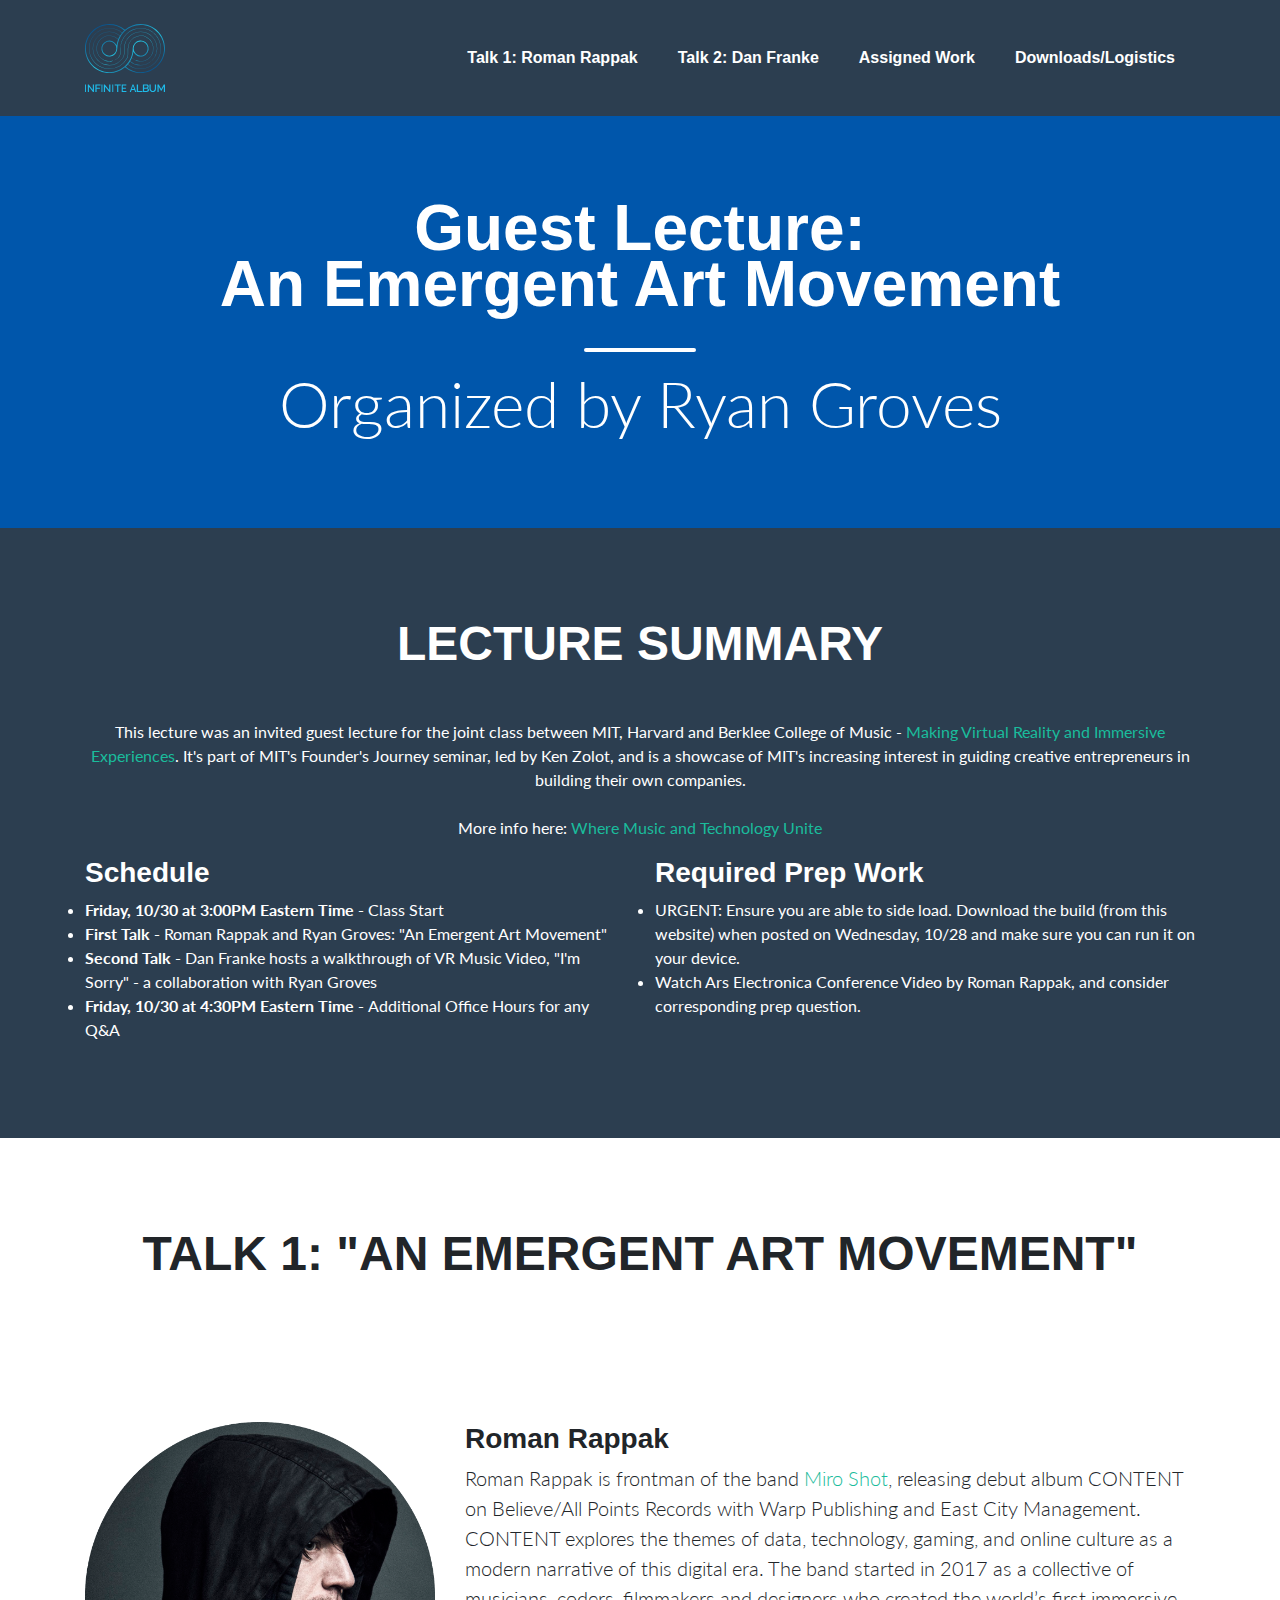
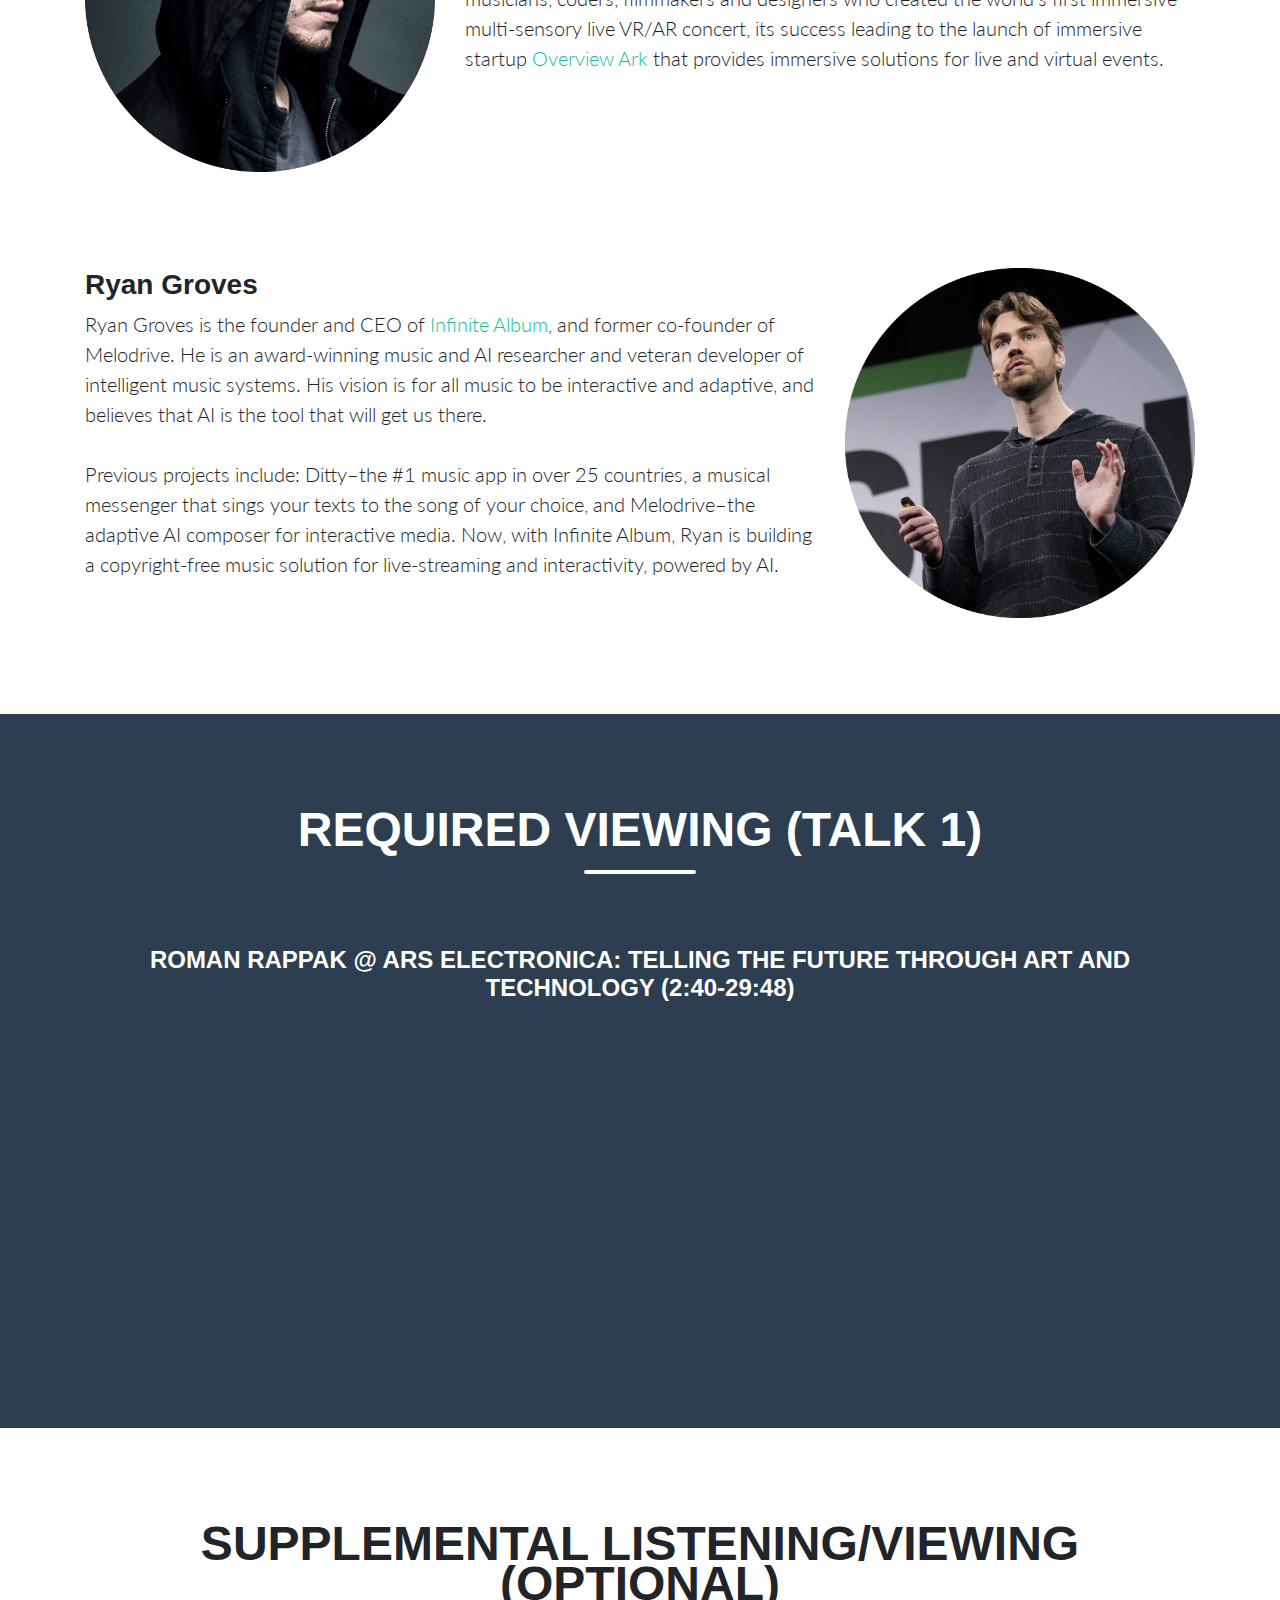
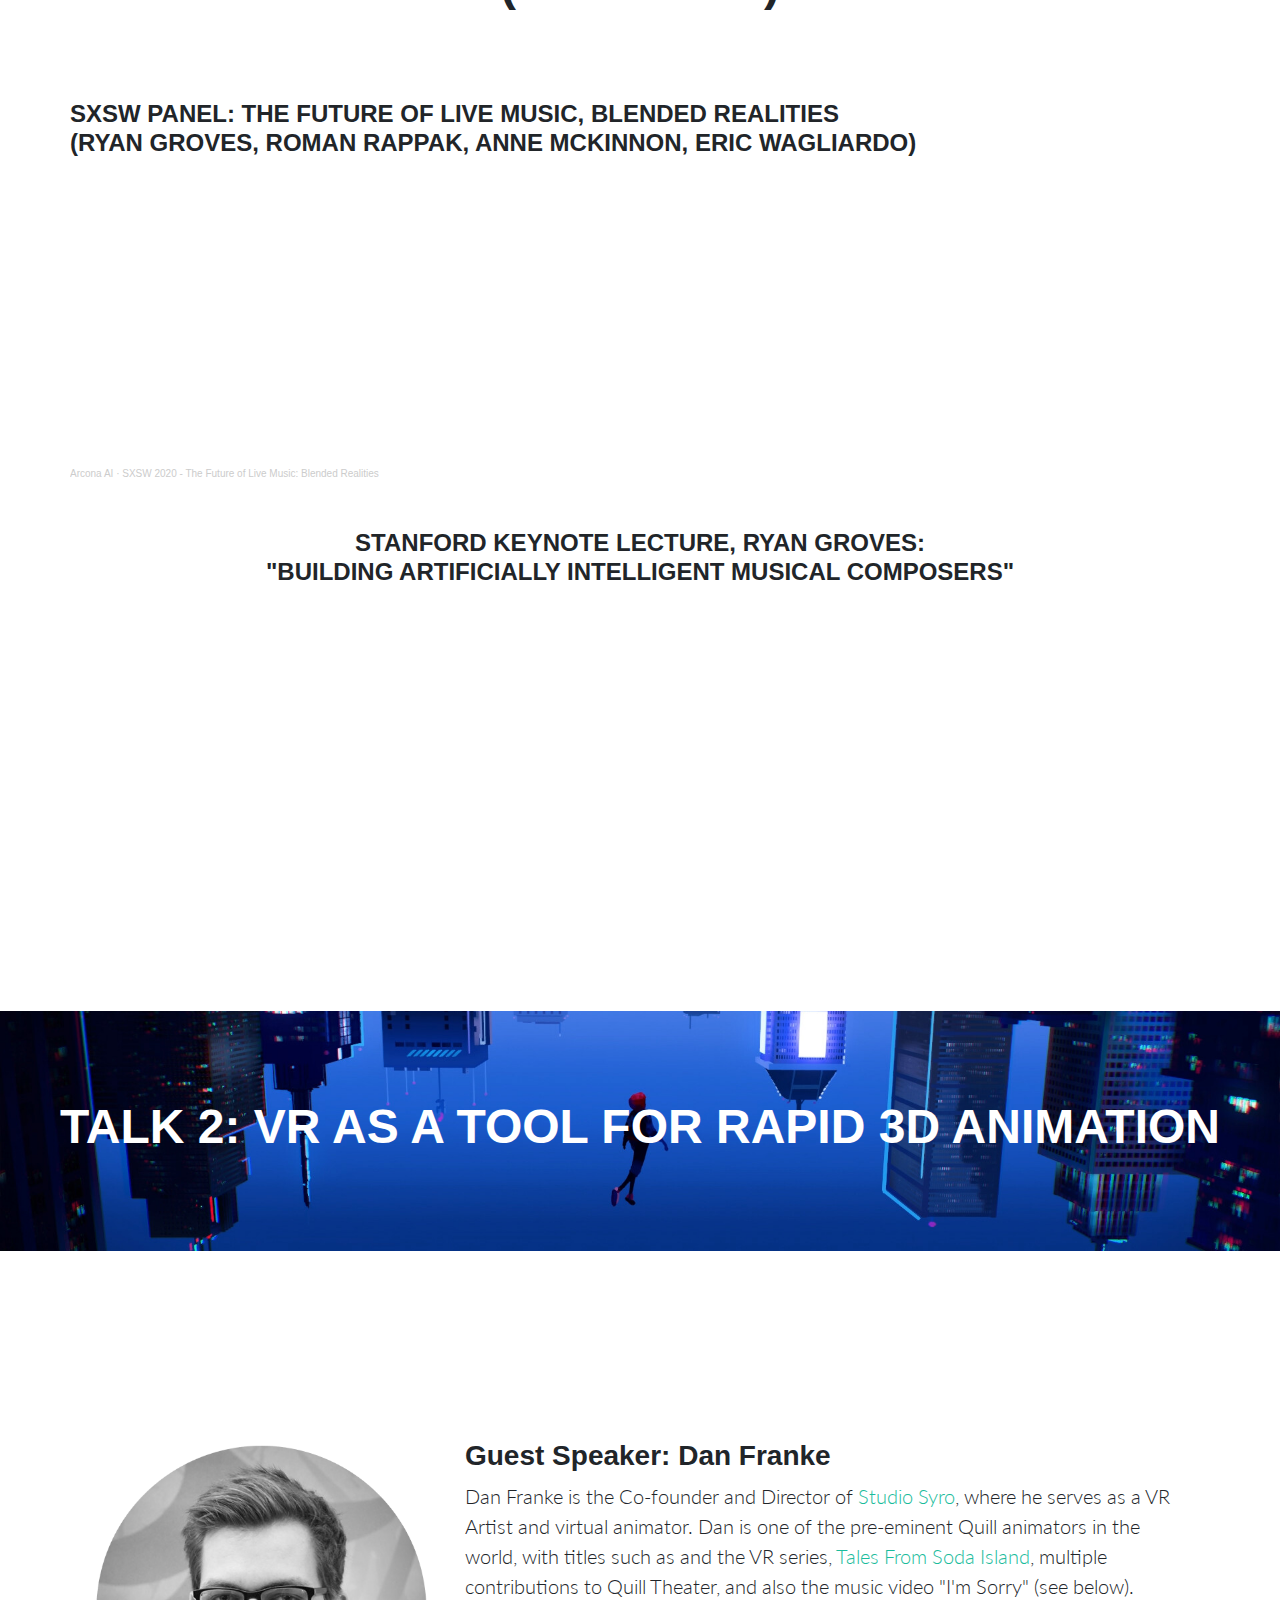
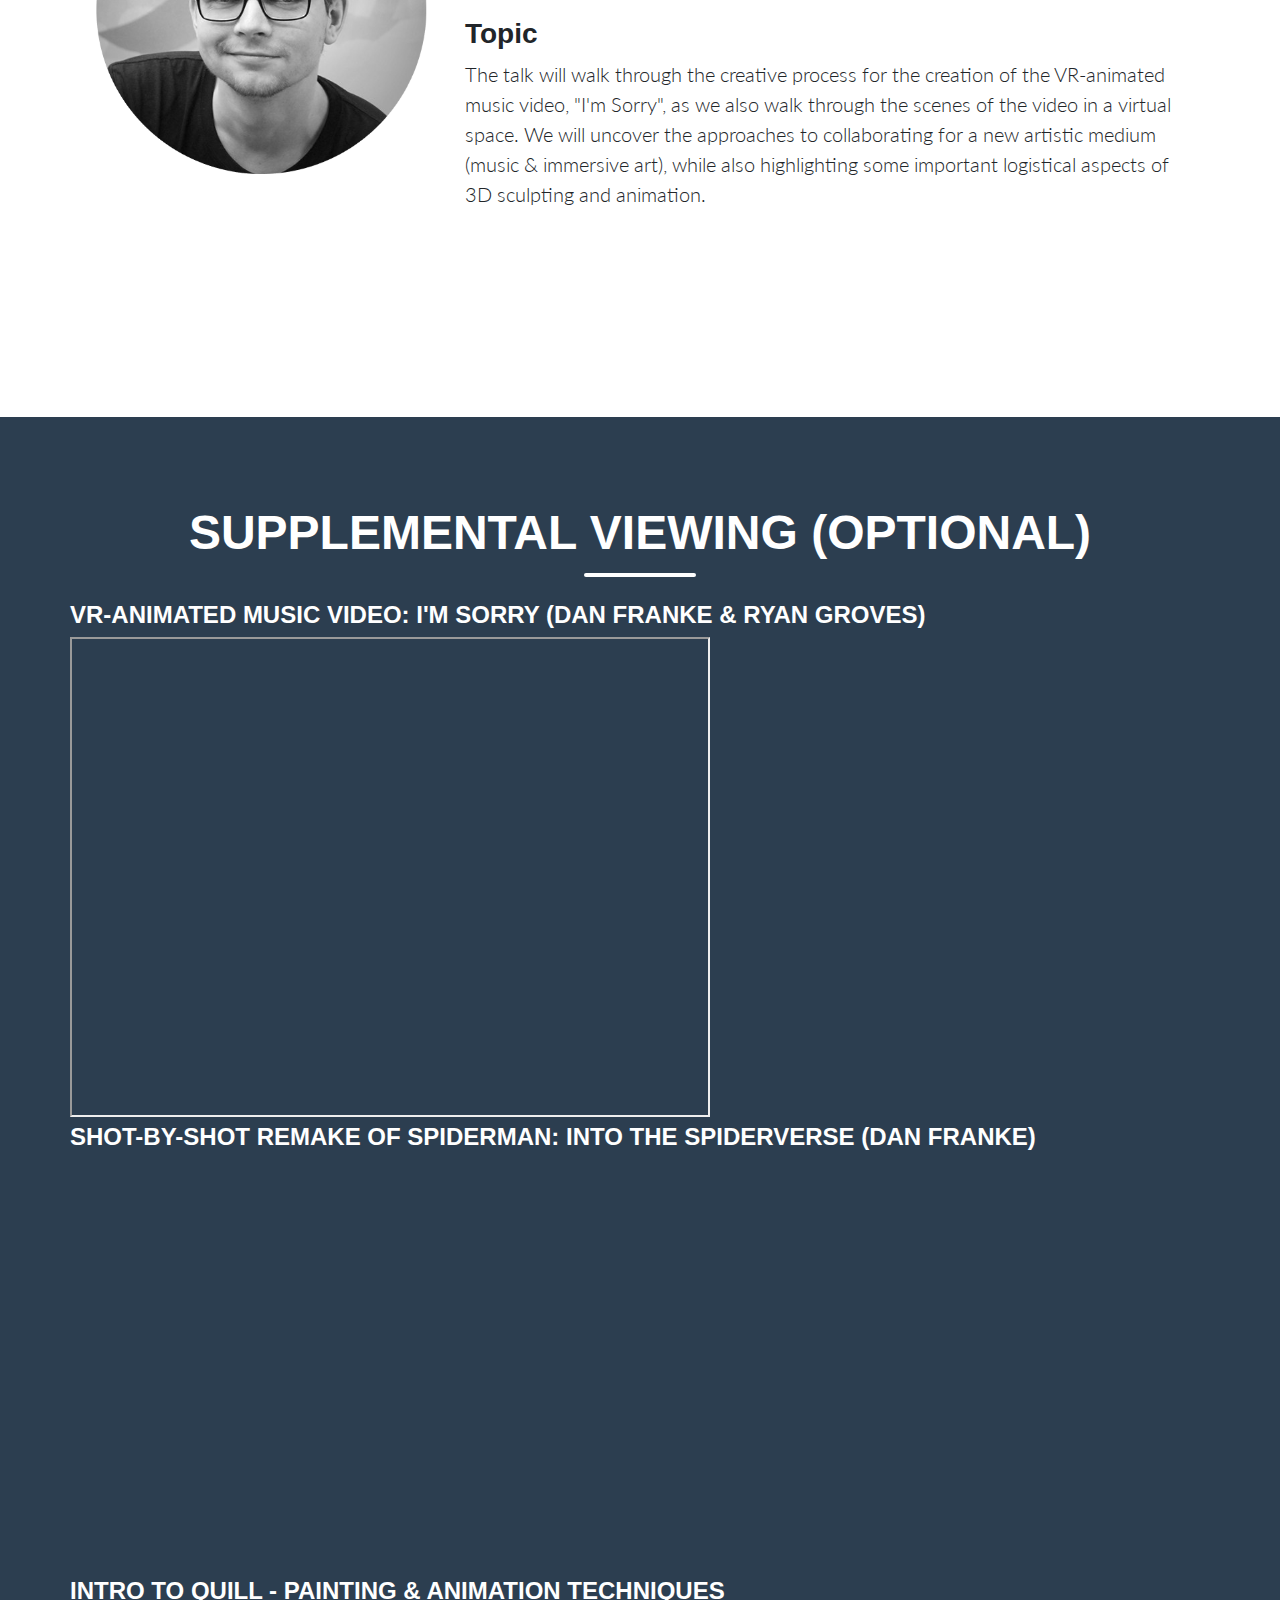
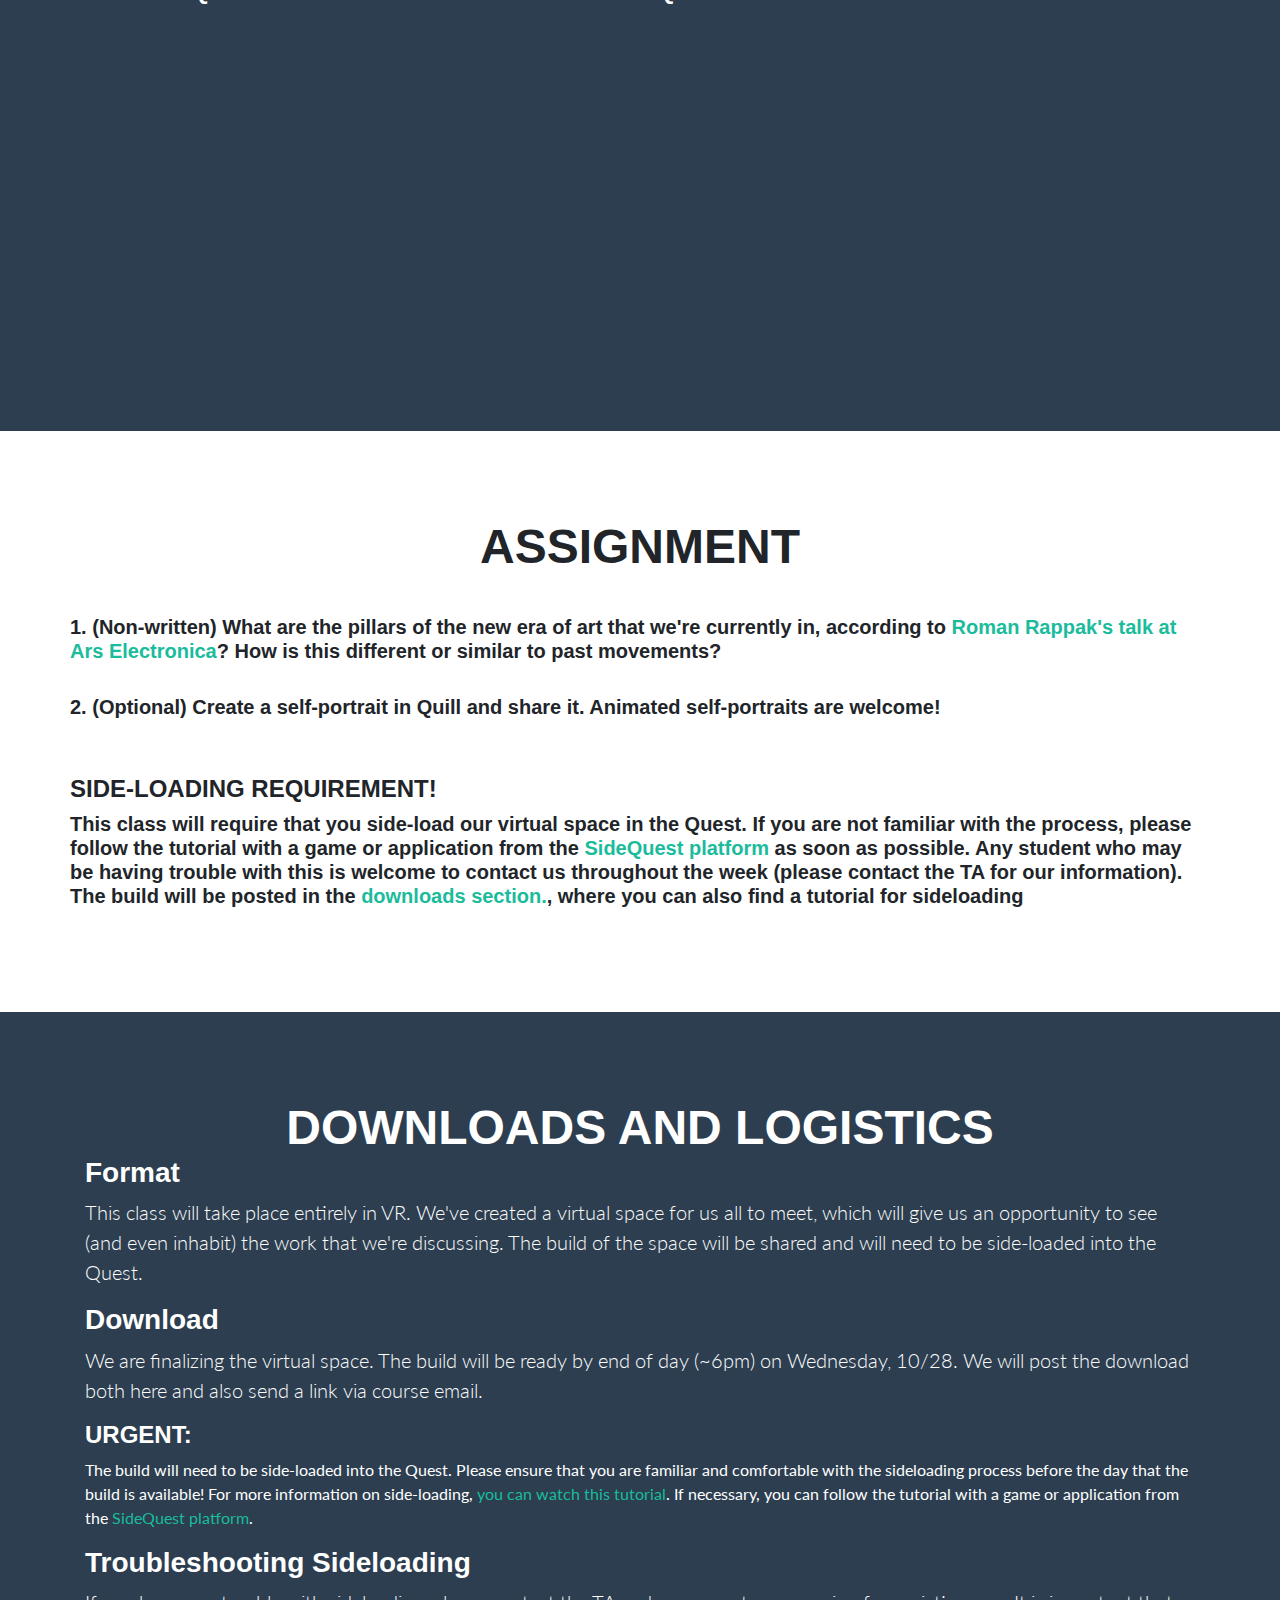
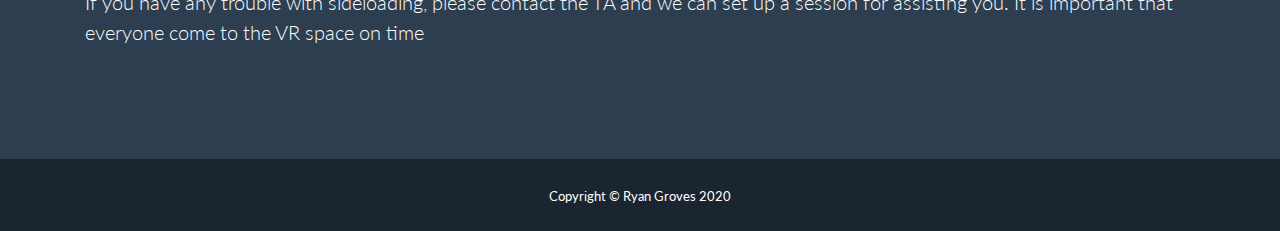
==== MITLecture.html @ 4f60678f "Adding the MIT Lecture as a subpage" ====
<!DOCTYPE html>
<html lang="en">

<head>

  <meta charset="utf-8">
  <meta name="viewport" content="width=device-width, initial-scale=1, shrink-to-fit=no">
  <meta name="description" content="">
  <meta name="author" content="">

  <title>An Emergent Art Movement</title>

  <!-- Custom fonts for this theme -->
  <link href="vendor/fontawesome-free/css/all.min.css" rel="stylesheet" type="text/css">
  <link href="https://fonts.googleapis.com/css2?family=Oxygen&display=swap" rel="stylesheet">
  <link href="https://fonts.googleapis.com/css?family=Lato:400,700,400italic,700italic" rel="stylesheet" type="text/css">

  <!-- Theme CSS -->
  <link href="css/freelancer.min.css" rel="stylesheet">

</head>

<body id="page-top">

  <!-- Navigation -->
  <nav class="navbar navbar-expand-lg bg-secondary fixed-top" id="mainNav">
    <div class="container">
      <!--a class="navbar-brand js-scroll-trigger" href="#page-top">Guest Lecture: An Emergent Art Movement</a>
      <button class="navbar-toggler navbar-toggler-right text-uppercase font-weight-bold bg-primary text-white rounded" type="button" data-toggle="collapse" data-target="#navbarResponsive" aria-controls="navbarResponsive" aria-expanded="false" aria-label="Toggle navigation">
        Menu
        <i class="fas fa-bars"></i>
      </button-->

      <div class="collapse navbar-collapse" id="navbarResponsive">
      	<a href="index.html"><img class="grey_scale" src="img/logo.svg" alt="" width="80"></a>
        <ul class="navbar-nav ml-auto">
          <li class="nav-item mx-0 mx-lg-1">
            <a class="nav-link py-3 px-0 px-lg-3 rounded js-scroll-trigger" href="#Talk 1">Talk 1: Roman Rappak</a>
          </li>
          <li class="nav-item mx-0 mx-lg-1">
            <a class="nav-link py-3 px-0 px-lg-3 rounded js-scroll-trigger" href="#Talk 2">Talk 2: Dan Franke</a>
          </li>
          <li class="nav-item mx-0 mx-lg-1">
            <a class="nav-link py-3 px-0 px-lg-3 rounded js-scroll-trigger" href="#Assignment">Assigned Work</a>
          </li>
          <li class="nav-item mx-0 mx-lg-1">
            <a class="nav-link py-3 px-0 px-lg-3 rounded js-scroll-trigger" href="#Downloads">Downloads/Logistics</a>
          </li>
        </ul>
      </div>
    </div>
  </nav>

  <!-- Masthead -->
  <header class="masthead bg-primary text-white text-center" style="background-image: url('https://i2.wp.com/overviewark.com/wp-content/uploads/2020/09/ams-1.jpg?fit=2208%2C1472&amp;ssl=1'); background-repeat: no-repeat; background-size: cover; background-position: center center;">
    
    <!--img data-attachment-id="414" data-permalink="https://overviewark.com/overview-ark/ams-1/" data-orig-file="https://i2.wp.com/overviewark.com/wp-content/uploads/2020/09/ams-1.jpg?fit=2208%2C1472&amp;ssl=1" data-orig-size="2208,1472" data-comments-opened="1" data-image-meta="{&quot;aperture&quot;:&quot;0&quot;,&quot;credit&quot;:&quot;&quot;,&quot;camera&quot;:&quot;&quot;,&quot;caption&quot;:&quot;&quot;,&quot;created_timestamp&quot;:&quot;0&quot;,&quot;copyright&quot;:&quot;&quot;,&quot;focal_length&quot;:&quot;0&quot;,&quot;iso&quot;:&quot;0&quot;,&quot;shutter_speed&quot;:&quot;0&quot;,&quot;title&quot;:&quot;&quot;,&quot;orientation&quot;:&quot;0&quot;}" data-image-title="AMS-1" data-image-description="" data-medium-file="https://i2.wp.com/overviewark.com/wp-content/uploads/2020/09/ams-1.jpg?fit=300%2C200&amp;ssl=1" data-large-file="https://i2.wp.com/overviewark.com/wp-content/uploads/2020/09/ams-1.jpg?fit=750%2C500&amp;ssl=1" loading="lazy" width="750" height="500" src="https://i2.wp.com/overviewark.com/wp-content/uploads/2020/09/ams-1.jpg?resize=750%2C500&amp;ssl=1" alt="" class="wp-image-414 jetpack-lazy-image jetpack-lazy-image--handled" data-recalc-dims="1" data-lazy-loaded="1"-->
    <div class="container d-flex align-items-center flex-column">
      <!-- Masthead Heading -->
      <h1 class="masthead-heading mb-0">Guest Lecture:<p/>An Emergent Art Movement</h1>

      <!-- Icon Divider -->
      <div class="divider-custom divider-light">
        <div class="divider-custom-line"></div>
      </div>

      <!-- Masthead Subheading -->
      <p class="masthead-heading font-weight-light mb-0">Organized by Ryan Groves</p>

    </div>
  </header>

  <!-- About Section -->
  <section class="page-section bg-secondary text-white mb-0">    
    <div class="container">
      <!-- About Section Heading -->
      <h2 class="page-section-heading text-center text-uppercase text-white">Lecture Summary</h2>
      
      <div class="row">
        <div>
          <br/><br/>
          <p class="text-center  text-white">This lecture was an invited guest lecture for the joint class between MIT, Harvard and Berklee College of Music  -   <a href="http://web.mit.edu/founders/www/2.S972.html">Making Virtual Reality and Immersive Experiences</a>. It's part of MIT's Founder's Journey seminar, led by Ken Zolot, and is a showcase of MIT's increasing interest in guiding creative entrepreneurs in building their own companies. <br/><br/>More info here: <a href="https://news.mit.edu/2016/where-music-and-technology-unite-1103">Where Music and Technology Unite</a></p>
        </div>
      </div>
      <div class="row">
       <div class="col-lg-6 ml-auto">
         <h3>Schedule</h3>
          <li>
            <b>Friday, 10/30 at 3:00PM Eastern Time  -  </b> Class Start
          </li>
          <li>
            <b>First Talk  -  </b> Roman Rappak and Ryan Groves: "An Emergent Art Movement"
          </li>
          <li>
            <b>Second Talk  -  </b> Dan Franke hosts a walkthrough of VR Music Video, "I'm Sorry" - a collaboration with Ryan Groves
          </li>
          <li>
            <b>Friday, 10/30 at 4:30PM Eastern Time  -  </b>Additional Office Hours for any Q&A
          </li>
           
        </div>
        
        <div class="col-lg-6 mr-auto">
          <h3>Required Prep Work</h3>
          <li>
            URGENT: Ensure you are able to side load. Download the build (from this website) when posted on Wednesday, 10/28 and make sure you can run it on your device.
          </li>
          <li>
            Watch Ars Electronica Conference Video by Roman Rappak, and consider corresponding prep question. 
          </li>
        </div>
        </div>
      </div>
    </div>
  </section>

  <section class="page-section" id="Talk 1">
    <div class="container">
      <h2 class="page-section-heading text-center text-uppercase">Talk 1: "An Emergent Art Movement"</h2>
<br/><br/>

      <!-- About Section Heading -->

      <!-- Icon Divider -->
      <div class="divider-custom divider-light">
        <div class="divider-custom-line"></div>
        <div class="divider-custom-icon">
          <i class="fas fa-star"></i>
        </div>
        <div class="divider-custom-line"></div>
      </div>

      <!-- About Section Content -->
      <div class="row">
        
        <div class="col-lg-4 ml-auto">

          <center>
              <img class="grey_scale" src="img/RomanHeadshot.png" alt="" width="350">
          </center>
          
        </div>
        
        <div class="col-lg-8 mr-auto">
          <h3>Roman Rappak</h3>
          <p class="lead">Roman Rappak is frontman of the band <a href="http://miroshot.com">Miro Shot</a>, releasing debut album CONTENT on Believe/All Points Records with Warp Publishing and East City Management. CONTENT explores the themes of data, technology, gaming, and online culture as a modern narrative of this digital era. The band started in 2017 as a collective of musicians, coders, filmmakers and designers who created the world’s first immersive multi-sensory live VR/AR concert, its success leading to the launch of immersive startup <a href="http://overviewark.com">Overview Ark</a> that provides immersive solutions for live and virtual events.</b>
          </p>
          <!--<p class="lead"><b>Miro Shot</b> is an alternative/ electronic band signed to Believe Recordings, East City Management, and published by Warp. The band uses Maxon Cinema 4D, Adobe AfterEffects and Adobe Premiere Pro for immersive visuals, music videos, and artwork. Miro Shot has toured live Virtual Reality concerts underground since 2017 in art galleries, cinemas, warehouses and festivals in Hamburg, London, Paris and Amsterdam.
          </p>
          <p class="lead"><b>Overview Ark</b> is a creative studio specializing in immersive solutions for live and virtual events. We are exploring new tools and techniques to bring experiences to audiences in a way that would have been impossible before the recent breakthroughs in immersive technology and VR. Overview Ark has been creating immersive installations with Miro Shot since 2017. 
          </p>-->
        </div>
      </div>
      <br/>
      <br/>
      <br/>
      <br/>
      <div class="row">
        <div class="col-lg-8 mr-auto">
          <h3>Ryan Groves</h3>
          <p class="lead">Ryan Groves is the founder and CEO of <a href="http://infinitealbum.io">Infinite Album</a>, and former co-founder of Melodrive. He is an award-winning music and AI researcher and veteran developer of intelligent music systems. His vision is for all music to be interactive and adaptive, and believes that AI is the tool that will get us there. 
          <br/><br/>
          Previous projects include: Ditty–the #1 music app in over 25 countries, a musical messenger that sings your texts to the song of your choice, and Melodrive–the adaptive AI composer for interactive media. Now, with Infinite Album, Ryan is building a copyright-free music solution for live-streaming and interactivity, powered by AI.</b>
          </p>
        </div>
        <div class="col-lg-4 ml-auto">
          <center>
              <img class="grey_scale" src="img/RyanTechcrunch.png" alt="" width="350">
          </center>
        </div>
      </div>

      

    </div>
  </section>
  
  <!-- Project Section -->
  <section class="page-section bg-secondary text-white mb-0">
    <div class="container">
      <!-- About Section Heading -->
      <h2 class="page-section-heading text-center text-uppercase text-white">Required Viewing (Talk 1)</h2>

      <!-- Icon Divider -->
      <div class="divider-custom divider-light">
        <div class="divider-custom-line"></div>
      </div>

      <!-- About Section Content -->
      <div class="row">
        <div></div>
        <div>
          <br/><br/>
          <h4 class="text-center text-uppercase text-white">Roman Rappak @ Ars Electronica: Telling the Future Through Art and Technology (2:40-29:48)</h4>
        </div>
        <div>
          <center>
          <iframe width="560" height="315" src="https://www.youtube.com/embed/CyJetP68XdI" frameborder="0" allow="accelerometer; autoplay; clipboard-write; encrypted-media; gyroscope; picture-in-picture" allowfullscreen></iframe>
        </center><div/>
      </div>
      
    </div>
  </section>
  <section class="page-section mb-0">
    <div class="container">
      <!-- About Section Heading -->
      <h2 class="page-section-heading text-center text-uppercase">Supplemental Listening/Viewing <br/>(optional)</h2>

      <!-- Icon Divider -->
      <div class="divider-custom divider-light">
        <div class="divider-custom-line"></div>
      </div>

      <!-- About Section Content -->
      <div class="row">
        <div></div>
        <div>
          <br/><br/>
          <h4 class="text-uppercase">SXSW Panel: The Future of Live Music, Blended Realities <br>(Ryan Groves, Roman Rappak, Anne McKinnon, Eric Wagliardo)</h4>
        </div>
        <iframe width="100%" height="300" scrolling="no" frameborder="no" allow="autoplay" src="https://w.soundcloud.com/player/?url=https%3A//api.soundcloud.com/tracks/866165506&color=%23ff5500&auto_play=false&hide_related=false&show_comments=true&show_user=true&show_reposts=false&show_teaser=true&visual=true"></iframe><div style="font-size: 10px; color: #cccccc;line-break: anywhere;word-break: normal;overflow: hidden;white-space: nowrap;text-overflow: ellipsis; font-family: Interstate,Lucida Grande,Lucida Sans Unicode,Lucida Sans,Garuda,Verdana,Tahoma,sans-serif;font-weight: 100;"><a href="https://soundcloud.com/arcona-ai" title="Arcona AI" target="_blank" style="color: #cccccc; text-decoration: none;">Arcona AI</a> · <a href="https://soundcloud.com/arcona-ai/sxsw-2020-the-future-of-live-music-blended-realities" title="SXSW 2020 - The Future of Live Music: Blended Realities" target="_blank" style="color: #cccccc; text-decoration: none;">SXSW 2020 - The Future of Live Music: Blended Realities</a></div>
      </div>
      <br/><br/>
      <!--div>
        <h4 class="text-center text-uppercase text-white"> Miro Shot: Live Music Demo</h4>
      </div>
      <center>
      <iframe width="560" height="315" src="https://www.youtube.com/embed/t3t_Rqeo8Zg" frameborder="0" allow="accelerometer; autoplay; clipboard-write; encrypted-media; gyroscope; picture-in-picture" allowfullscreen></iframe></center>
      <br/><br/-->
      <div>
        <h4 class="text-center text-uppercase"> Stanford Keynote Lecture, Ryan Groves: <br/>"Building Artificially Intelligent Musical Composers"</h4>
      </div>
      <center>
      <iframe width="560" height="315" src="https://www.youtube.com/embed/e0ANfZfBXtM" frameborder="0" allow="accelerometer; autoplay; clipboard-write; encrypted-media; gyroscope; picture-in-picture" allowfullscreen></iframe>
      </center>
      </div>
    </div>
  </section>

  <section class="page-section" id="Talk 2" style="background-image: url('img/SpidermanBackground.jpg'); background-repeat: no-repeat; background-size: cover; background-position: center center;">
      <div></div>
      <h2 class="page-section-heading text-center text-white text-uppercase">Talk 2: VR As A Tool For Rapid 3D Animation</h2>
      
      <div></div>
  </section>
  <section class="page-section">
    <div class="container">

      <!-- About Section Heading -->

      <!-- Icon Divider -->
      <div class="divider-custom divider-light">
        <div class="divider-custom-line"></div>
        <div class="divider-custom-icon">
          <i class="fas fa-star"></i>
        </div>
        <div class="divider-custom-line"></div>
      </div>

      <!-- About Section Content -->
      <div class="row">
        
        <div class="col-lg-4 ml-auto">

          <center>
              <img  src="img/DanFranke.png" alt="" width="350">
          </center>
          
        </div>
        
        <div class="col-lg-8 mr-auto">
          <h3>Guest Speaker: Dan Franke</h3>
          <p class="lead">Dan Franke is the Co-founder and Director of <a href="http://studiosyro.com/">Studio Syro</a>, where he serves as a VR Artist and virtual animator. Dan is one of the pre-eminent Quill animators in the world, with titles such as and the VR series, <a href="https://www.oculus.com/blog/new-quill-series-tales-from-soda-island-presents-the-multiverse-bakery-a-galaxy-spanning-vr-short-film/">Tales From Soda Island</a>, multiple contributions to Quill Theater, and also the music video "I'm Sorry" (see below).
          </p>
          <h3>Topic</h3>
          <p class="lead"> 
          The talk will walk through the creative process for the creation of the VR-animated music video, "I'm Sorry", as we also walk through the scenes of the video in a virtual space. We will uncover the approaches to collaborating for a new artistic medium (music & immersive art), while also highlighting some important logistical aspects of 3D sculpting and animation.
          </p>
        </div>
      </div>
      <br/>
      <br/>
      <br/>
      <br/>
      <!--div class="row">
        <div class="col-lg-8 mr-auto">
          <h3>Ryan Groves</h3>
          <p class="lead">Ryan Groves is an award-winning music researcher and veteran developer of intelligent music systems. With a business mindset, extensive industry experience in R&D, and solid research footing in academia, Ryan is focused on delivering innovative and robust musical products.
          <br/><br/>
          Previous projects include Ditty–the #1 music app in over 25 countries–and Melodrive–the adaptive AI composer for interactive media. Now, with Infinite Album, Ryan is building a copyright-free music solution for live-streaming, powered by AI.</b>
          </p>
        </div>
        <div class="col-lg-4 ml-auto">
          <center>
              <img class="grey_scale" src="img/RyanTechcrunch.png" alt="" width="350">
          </center>
        </div>
      </div-->

      

    </div>
  </section>

  <!-- Project Section -->
  <section class="page-section bg-secondary text-white mb-0">
    <div class="container">
      <!-- About Section Heading -->
      <h2 class="page-section-heading text-center text-uppercase text-white">Supplemental Viewing (Optional)</h2>

      <!-- Icon Divider -->
      <div class="divider-custom divider-light">
        <div class="divider-custom-line"></div>
      </div>
      <!-- About Section Content -->
      <div></div>
      <div class="row">
        <div>
          <h4 class="text-center text-uppercase text-white"> VR-Animated Music Video: I'm Sorry (Dan Franke & Ryan Groves)</h4>
        </div>
      </div>
      <div class="row">
      <center>
      <iframe src="https://drive.google.com/file/d/1MoGy-YnaSvbmiAveIQtwN9T6WFz17eTu/preview" width="640" height="480"></iframe>
      </center>
      </div>
      <div class="row">
      <div>
          <h4 class="text-center text-uppercase text-white">Shot-by-shot remake of Spiderman: Into The Spiderverse (Dan Franke)</h4>
        </div>
        <center>
        <iframe width="560" height="315" src="https://www.youtube.com/embed/s_CpnMvoNUc" frameborder="0" allow="accelerometer; autoplay; clipboard-write; encrypted-media; gyroscope; picture-in-picture" allowfullscreen></iframe></center>
      </div>
      <br/><br/>
      <br/><br/>
      <div class="row">
      <div>
          <h4 class="text-center text-uppercase text-white">Intro to Quill - Painting & Animation Techniques</h4>
        </div>
        <center>
        <iframe width="560" height="315" src="https://www.youtube.com/embed/HWHiSCt1oBk" frameborder="0" allow="accelerometer; autoplay; clipboard-write; encrypted-media; gyroscope; picture-in-picture" allowfullscreen></iframe></center>
      </div>
      
    </div>
  </section>
  <section class="page-section  mb-0" id="Assignment">
    <div class="container">
      <!-- About Section Heading -->
      <h2 class="page-section-heading text-center text-uppercase ">Assignment</h2>

      <!-- Icon Divider -->
      <div class="divider-custom divider-light">
        <div class="divider-custom-line"></div>
      </div>

      <!-- About Section Content -->
      <div class="row">
     
        <div>
          <h5>1. (Non-written) What are the pillars of the new era of art that we're currently in, according to <a href="https://www.youtube.com/v/CyJetP68XdI">Roman Rappak's talk at Ars Electronica</a>? How is this different or similar to past movements?</h5>
        </div>
        <div>
          <br/>
          <h5>2. (Optional) Create a self-portrait in Quill and share it. Animated self-portraits are welcome!</h5>
        </div>
         <div>
        <br/><br/>
        <div>
          <h4 class="text-uppercase">Side-loading Requirement!</h4>
        </div>
        <div>
          <h5 class="">This class will require that you side-load our virtual space in the Quest. If you are not familiar with the process, please follow the tutorial with a game or application from the <a href="https://sidequestvr.com/">SideQuest platform</a> as soon as possible. Any student who may be having trouble with this is welcome to contact us throughout the week (please contact the TA for our information).<br>The build will be posted in the <a href="#Downloads">downloads section.</a>, where you can also find a tutorial for sideloading</h5>
        </div>
    </div>
  </section>
  <section class="page-section bg-secondary text-white mb-0" id="Downloads">
    <div class="container">
      <!-- About Section Heading -->
      <h2 class="page-section-heading text-center text-uppercase text-white">Downloads and Logistics</h2>

      <!-- Icon Divider -->
        <h3>Format</h3>
          <p class="lead">This class will take place entirely in VR. We've created a virtual space for us all to meet, which will give us an opportunity to see (and even inhabit) the work that we're discussing. The build of the space will be shared and will need to be side-loaded into the Quest.
          </p>
        <div>
        <h3>Download</h3>
          <p class="lead">We are finalizing the virtual space. The build will be ready by end of day (~6pm) on Wednesday, 10/28. We will post the download both here and also send a link via course email.
          </p>
          <h4>URGENT:</h4><p> The build will need to be side-loaded into the Quest. Please ensure that you are familiar and comfortable with the sideloading process before the day that the build is available! For more information on side-loading, <a href="https://www.youtube.com/watch?v=8XZIRnfU2m0">you can watch this tutorial</a>. If necessary, you can follow the tutorial with a game or application from the <a href="https://sidequestvr.com/">SideQuest platform</a>.
          </p>
        <div>
        <h3>Troubleshooting Sideloading</h3>
          <p class="lead">If you have any trouble with sideloading, please contact the TA and we can set up a session for assisting you. It is important that everyone come to the VR space on time</p>
        <div>
        
    </div>
      
    </div>
  </section>
  
  <!-- Contact Section -->

  <!-- Footer -->
  <!--footer class="footer text-center">
    <div class="container">
      <div class="row">

        
        <div class="col-lg-4 mb-5 mb-lg-0">
          <h4 class="text-uppercase mb-4">Location</h4>
          <p class="lead mb-0">2215 John Daniel Drive
            <br>Clark, MO 65243</p>
        </div>

        
        <div class="col-lg-4 mb-5 mb-lg-0">
          <h4 class="text-uppercase mb-4">Around the Web</h4>
          <a class="btn btn-outline-light btn-social mx-1" href="#">
            <i class="fab fa-fw fa-facebook-f"></i>
          </a>
          <a class="btn btn-outline-light btn-social mx-1" href="#">
            <i class="fab fa-fw fa-twitter"></i>
          </a>
          <a class="btn btn-outline-light btn-social mx-1" href="#">
            <i class="fab fa-fw fa-linkedin-in"></i>
          </a>
          <a class="btn btn-outline-light btn-social mx-1" href="#">
            <i class="fab fa-fw fa-dribbble"></i>
          </a>
        </div>

        
        <div class="col-lg-4">
          <h4 class="text-uppercase mb-4">About Freelancer</h4>
          <p class="lead mb-0">Freelance is a free to use, MIT licensed Bootstrap theme created by
            <a href="http://startbootstrap.com">Start Bootstrap</a>.</p>
        </div>

      </div>
    </div>
  </footer-->

  <!-- Copyright Section -->
  <section class="copyright py-4 text-center text-white">
    <div class="container">
      <small>Copyright &copy; Ryan Groves 2020</small>
    </div>
  </section>

  <!-- Scroll to Top Button (Only visible on small and extra-small screen sizes) -->
  <div class="scroll-to-top d-lg-none position-fixed ">
    <a class="js-scroll-trigger d-block text-center text-white rounded" href="#page-top">
      <i class="fa fa-chevron-up"></i>
    </a>
  </div>

  <!-- Portfolio Modals -->

  <!-- Portfolio Modal 1 -->
  <div class="portfolio-modal modal fade" id="portfolioModal1" tabindex="-1" role="dialog" aria-labelledby="portfolioModal1Label" aria-hidden="true">
    <div class="modal-dialog modal-xl" role="document">
      <div class="modal-content">
        <button type="button" class="close" data-dismiss="modal" aria-label="Close">
          <span aria-hidden="true">
            <i class="fas fa-times"></i>
          </span>
        </button>
        <div class="modal-body text-center">
          <div class="container">
            <div class="row justify-content-center">
              <div class="col-lg-8">
                <!-- Portfolio Modal - Title -->
                <h2 class="portfolio-modal-title text-secondary text-uppercase mb-0">Log Cabin</h2>
                <!-- Icon Divider -->
                <div class="divider-custom">
                  <div class="divider-custom-line"></div>
                  <div class="divider-custom-icon">
                    <i class="fas fa-star"></i>
                  </div>
                  <div class="divider-custom-line"></div>
                </div>
                <!-- Portfolio Modal - Image -->
                <img class="img-fluid rounded mb-5" src="img/portfolio/cabin.png" alt="">
                <!-- Portfolio Modal - Text -->
                <p class="mb-5">Lorem ipsum dolor sit amet, consectetur adipisicing elit. Mollitia neque assumenda ipsam nihil, molestias magnam, recusandae quos quis inventore quisquam velit asperiores, vitae? Reprehenderit soluta, eos quod consequuntur itaque. Nam.</p>
                <button class="btn btn-primary" href="#" data-dismiss="modal">
                  <i class="fas fa-times fa-fw"></i>
                  Close Window
                </button>
              </div>
            </div>
          </div>
        </div>
      </div>
    </div>
  </div>

  <!-- Portfolio Modal 2 -->
  <div class="portfolio-modal modal fade" id="portfolioModal2" tabindex="-1" role="dialog" aria-labelledby="portfolioModal2Label" aria-hidden="true">
    <div class="modal-dialog modal-xl" role="document">
      <div class="modal-content">
        <button type="button" class="close" data-dismiss="modal" aria-label="Close">
          <span aria-hidden="true">
            <i class="fas fa-times"></i>
          </span>
        </button>
        <div class="modal-body text-center">
          <div class="container">
            <div class="row justify-content-center">
              <div class="col-lg-8">
                <!-- Portfolio Modal - Title -->
                <h2 class="portfolio-modal-title text-secondary text-uppercase mb-0">Tasty Cake</h2>
                <!-- Icon Divider -->
                <div class="divider-custom">
                  <div class="divider-custom-line"></div>
                  <div class="divider-custom-icon">
                    <i class="fas fa-star"></i>
                  </div>
                  <div class="divider-custom-line"></div>
                </div>
                <!-- Portfolio Modal - Image -->
                <img class="img-fluid rounded mb-5" src="img/portfolio/cake.png" alt="">
                <!-- Portfolio Modal - Text -->
                <p class="mb-5">Lorem ipsum dolor sit amet, consectetur adipisicing elit. Mollitia neque assumenda ipsam nihil, molestias magnam, recusandae quos quis inventore quisquam velit asperiores, vitae? Reprehenderit soluta, eos quod consequuntur itaque. Nam.</p>
                <button class="btn btn-primary" href="#" data-dismiss="modal">
                  <i class="fas fa-times fa-fw"></i>
                  Close Window
                </button>
              </div>
            </div>
          </div>
        </div>
      </div>
    </div>
  </div>

  <!-- Portfolio Modal 3 -->
  <div class="portfolio-modal modal fade" id="portfolioModal3" tabindex="-1" role="dialog" aria-labelledby="portfolioModal3Label" aria-hidden="true">
    <div class="modal-dialog modal-xl" role="document">
      <div class="modal-content">
        <button type="button" class="close" data-dismiss="modal" aria-label="Close">
          <span aria-hidden="true">
            <i class="fas fa-times"></i>
          </span>
        </button>
        <div class="modal-body text-center">
          <div class="container">
            <div class="row justify-content-center">
              <div class="col-lg-8">
                <!-- Portfolio Modal - Title -->
                <h2 class="portfolio-modal-title text-secondary text-uppercase mb-0">Circus Tent</h2>
                <!-- Icon Divider -->
                <div class="divider-custom">
                  <div class="divider-custom-line"></div>
                  <div class="divider-custom-icon">
                    <i class="fas fa-star"></i>
                  </div>
                  <div class="divider-custom-line"></div>
                </div>
                <!-- Portfolio Modal - Image -->
                <img class="img-fluid rounded mb-5" src="img/portfolio/circus.png" alt="">
                <!-- Portfolio Modal - Text -->
                <p class="mb-5">Lorem ipsum dolor sit amet, consectetur adipisicing elit. Mollitia neque assumenda ipsam nihil, molestias magnam, recusandae quos quis inventore quisquam velit asperiores, vitae? Reprehenderit soluta, eos quod consequuntur itaque. Nam.</p>
                <button class="btn btn-primary" href="#" data-dismiss="modal">
                  <i class="fas fa-times fa-fw"></i>
                  Close Window
                </button>
              </div>
            </div>
          </div>
        </div>
      </div>
    </div>
  </div>

  <!-- Portfolio Modal 4 -->
  <div class="portfolio-modal modal fade" id="portfolioModal4" tabindex="-1" role="dialog" aria-labelledby="portfolioModal4Label" aria-hidden="true">
    <div class="modal-dialog modal-xl" role="document">
      <div class="modal-content">
        <button type="button" class="close" data-dismiss="modal" aria-label="Close">
          <span aria-hidden="true">
            <i class="fas fa-times"></i>
          </span>
        </button>
        <div class="modal-body text-center">
          <div class="container">
            <div class="row justify-content-center">
              <div class="col-lg-8">
                <!-- Portfolio Modal - Title -->
                <h2 class="portfolio-modal-title text-secondary text-uppercase mb-0">Controller</h2>
                <!-- Icon Divider -->
                <div class="divider-custom">
                  <div class="divider-custom-line"></div>
                  <div class="divider-custom-icon">
                    <i class="fas fa-star"></i>
                  </div>
                  <div class="divider-custom-line"></div>
                </div>
                <!-- Portfolio Modal - Image -->
                <img class="img-fluid rounded mb-5" src="img/portfolio/game.png" alt="">
                <!-- Portfolio Modal - Text -->
                <p class="mb-5">Lorem ipsum dolor sit amet, consectetur adipisicing elit. Mollitia neque assumenda ipsam nihil, molestias magnam, recusandae quos quis inventore quisquam velit asperiores, vitae? Reprehenderit soluta, eos quod consequuntur itaque. Nam.</p>
                <button class="btn btn-primary" href="#" data-dismiss="modal">
                  <i class="fas fa-times fa-fw"></i>
                  Close Window
                </button>
              </div>
            </div>
          </div>
        </div>
      </div>
    </div>
  </div>

  <!-- Portfolio Modal 5 -->
  <div class="portfolio-modal modal fade" id="portfolioModal5" tabindex="-1" role="dialog" aria-labelledby="portfolioModal5Label" aria-hidden="true">
    <div class="modal-dialog modal-xl" role="document">
      <div class="modal-content">
        <button type="button" class="close" data-dismiss="modal" aria-label="Close">
          <span aria-hidden="true">
            <i class="fas fa-times"></i>
          </span>
        </button>
        <div class="modal-body text-center">
          <div class="container">
            <div class="row justify-content-center">
              <div class="col-lg-8">
                <!-- Portfolio Modal - Title -->
                <h2 class="portfolio-modal-title text-secondary text-uppercase mb-0">Locked Safe</h2>
                <!-- Icon Divider -->
                <div class="divider-custom">
                  <div class="divider-custom-line"></div>
                  <div class="divider-custom-icon">
                    <i class="fas fa-star"></i>
                  </div>
                  <div class="divider-custom-line"></div>
                </div>
                <!-- Portfolio Modal - Image -->
                <img class="img-fluid rounded mb-5" src="img/portfolio/safe.png" alt="">
                <!-- Portfolio Modal - Text -->
                <p class="mb-5">Lorem ipsum dolor sit amet, consectetur adipisicing elit. Mollitia neque assumenda ipsam nihil, molestias magnam, recusandae quos quis inventore quisquam velit asperiores, vitae? Reprehenderit soluta, eos quod consequuntur itaque. Nam.</p>
                <button class="btn btn-primary" href="#" data-dismiss="modal">
                  <i class="fas fa-times fa-fw"></i>
                  Close Window
                </button>
              </div>
            </div>
          </div>
        </div>
      </div>
    </div>
  </div>

  <!-- Portfolio Modal 6 -->
  <div class="portfolio-modal modal fade" id="portfolioModal6" tabindex="-1" role="dialog" aria-labelledby="portfolioModal6Label" aria-hidden="true">
    <div class="modal-dialog modal-xl" role="document">
      <div class="modal-content">
        <button type="button" class="close" data-dismiss="modal" aria-label="Close">
          <span aria-hidden="true">
            <i class="fas fa-times"></i>
          </span>
        </button>
        <div class="modal-body text-center">
          <div class="container">
            <div class="row justify-content-center">
              <div class="col-lg-8">
                <!-- Portfolio Modal - Title -->
                <h2 class="portfolio-modal-title text-secondary text-uppercase mb-0">Submarine</h2>
                <!-- Icon Divider -->
                <div class="divider-custom">
                  <div class="divider-custom-line"></div>
                  <div class="divider-custom-icon">
                    <i class="fas fa-star"></i>
                  </div>
                  <div class="divider-custom-line"></div>
                </div>
                <!-- Portfolio Modal - Image -->
                <img class="img-fluid rounded mb-5" src="img/portfolio/submarine.png" alt="">
                <!-- Portfolio Modal - Text -->
                <p class="mb-5">Lorem ipsum dolor sit amet, consectetur adipisicing elit. Mollitia neque assumenda ipsam nihil, molestias magnam, recusandae quos quis inventore quisquam velit asperiores, vitae? Reprehenderit soluta, eos quod consequuntur itaque. Nam.</p>
                <button class="btn btn-primary" href="#" data-dismiss="modal">
                  <i class="fas fa-times fa-fw"></i>
                  Close Window
                </button>
              </div>
            </div>
          </div>
        </div>
      </div>
    </div>
  </div>

  <!-- Bootstrap core JavaScript -->
  <script src="vendor/jquery/jquery.min.js"></script>
  <script src="vendor/bootstrap/js/bootstrap.bundle.min.js"></script>

  <!-- Plugin JavaScript -->
  <script src="vendor/jquery-easing/jquery.easing.min.js"></script>

  <!-- Contact Form JavaScript -->
  <script src="js/jqBootstrapValidation.js"></script>
  <script src="js/contact_me.js"></script>

  <!-- Custom scripts for this template -->
  <script src="js/freelancer.min.js"></script>

</body>

</html>
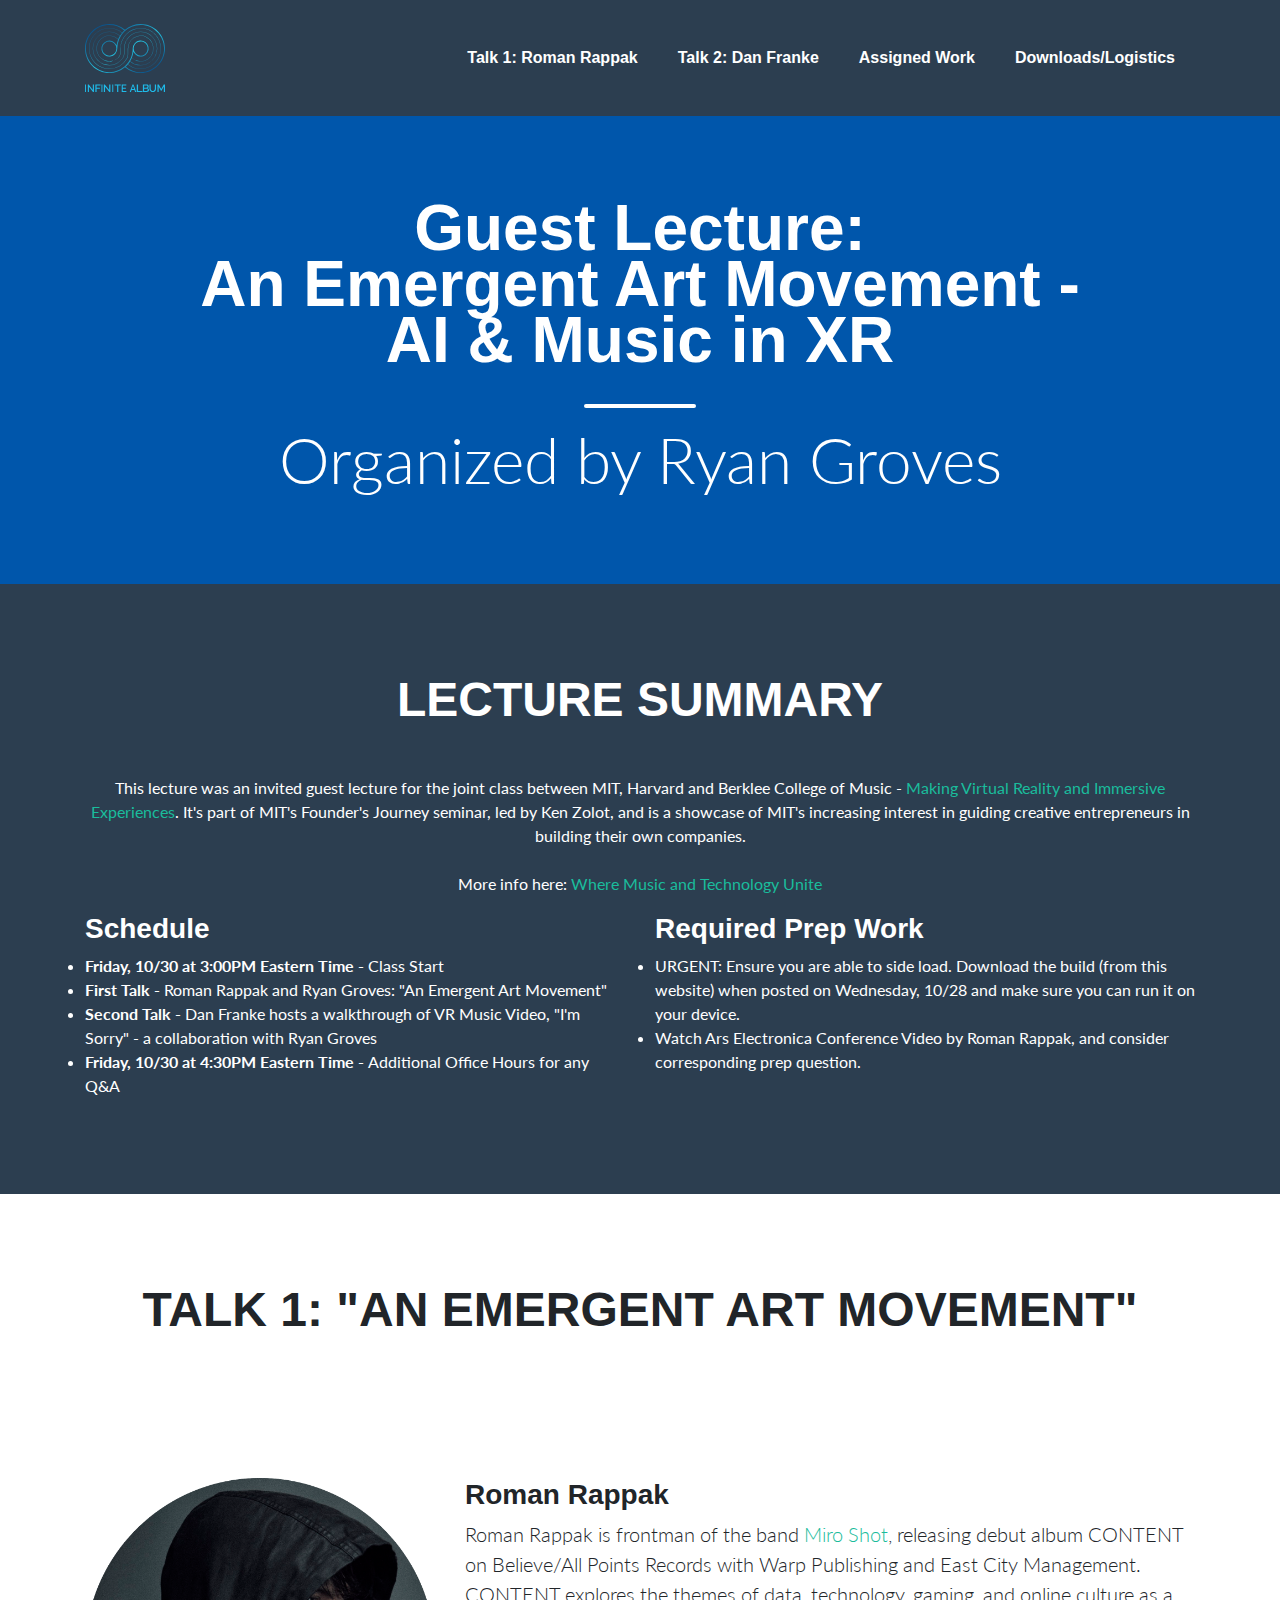
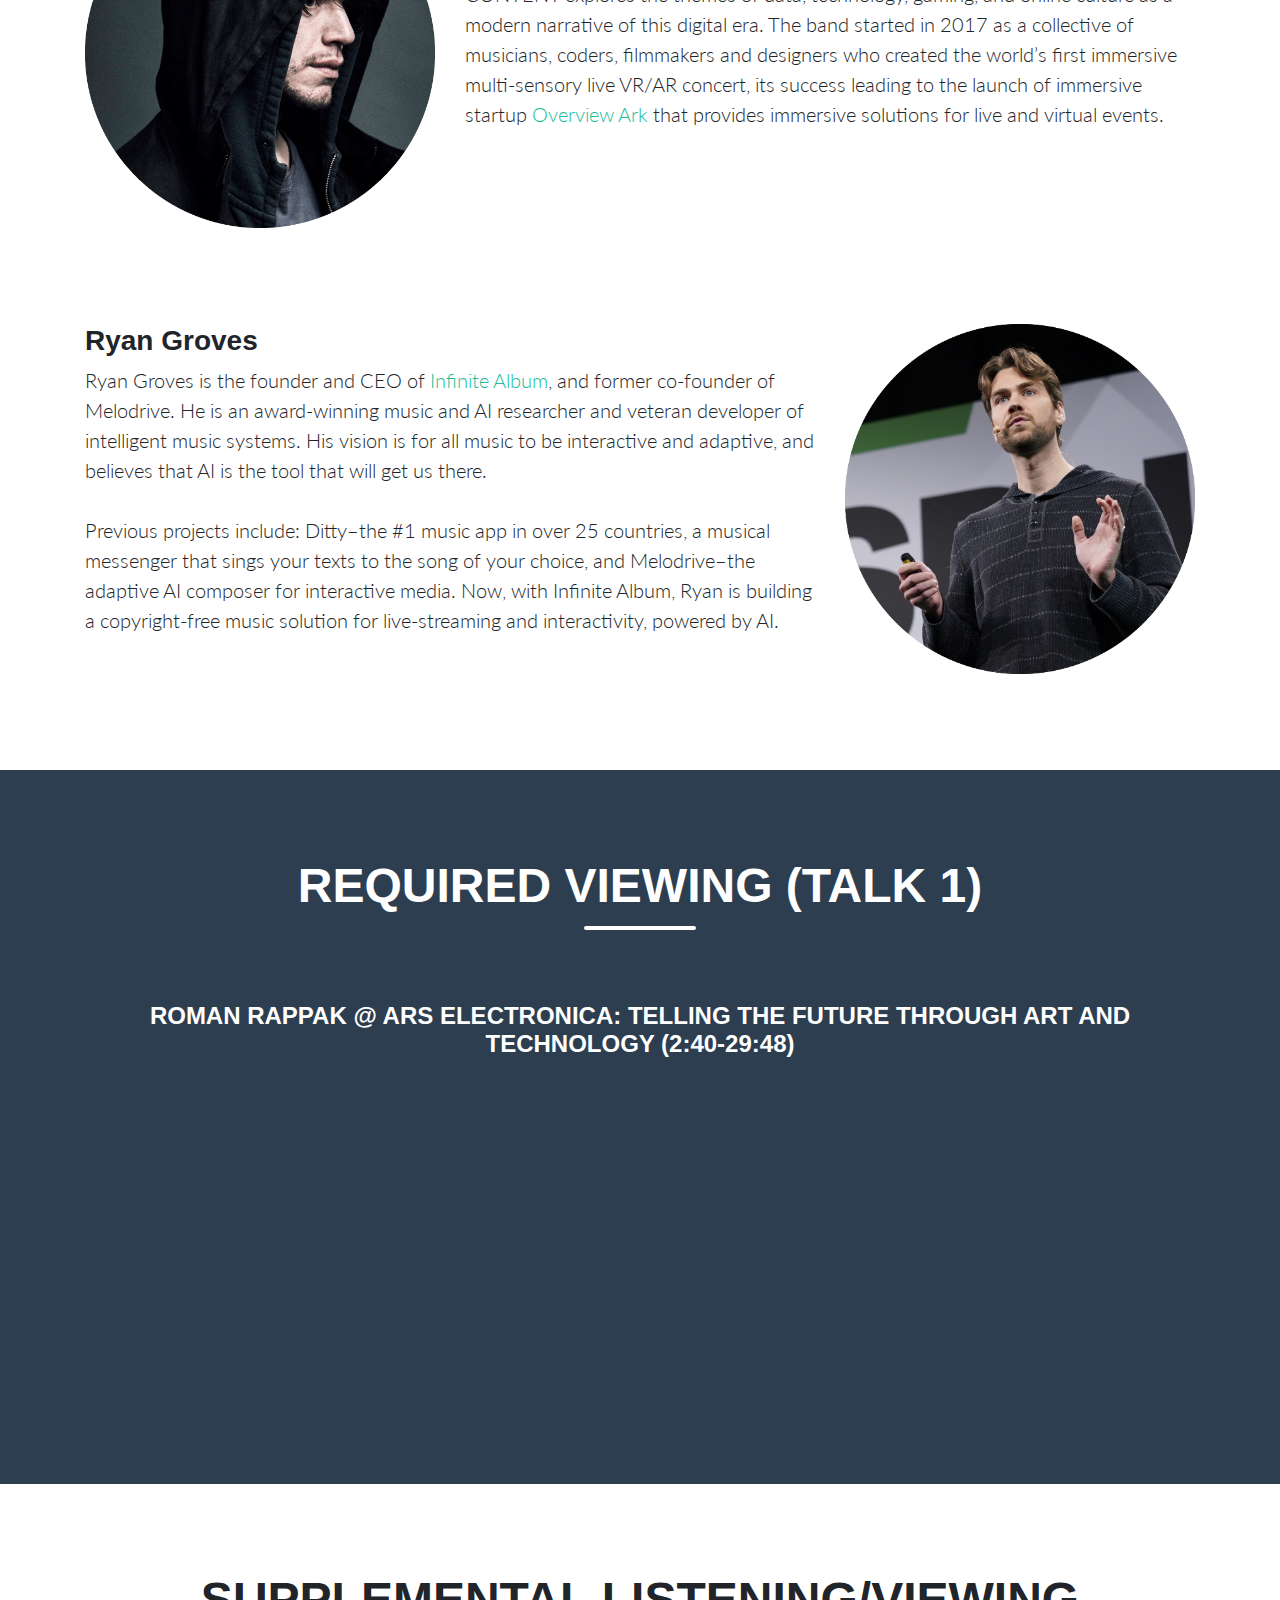
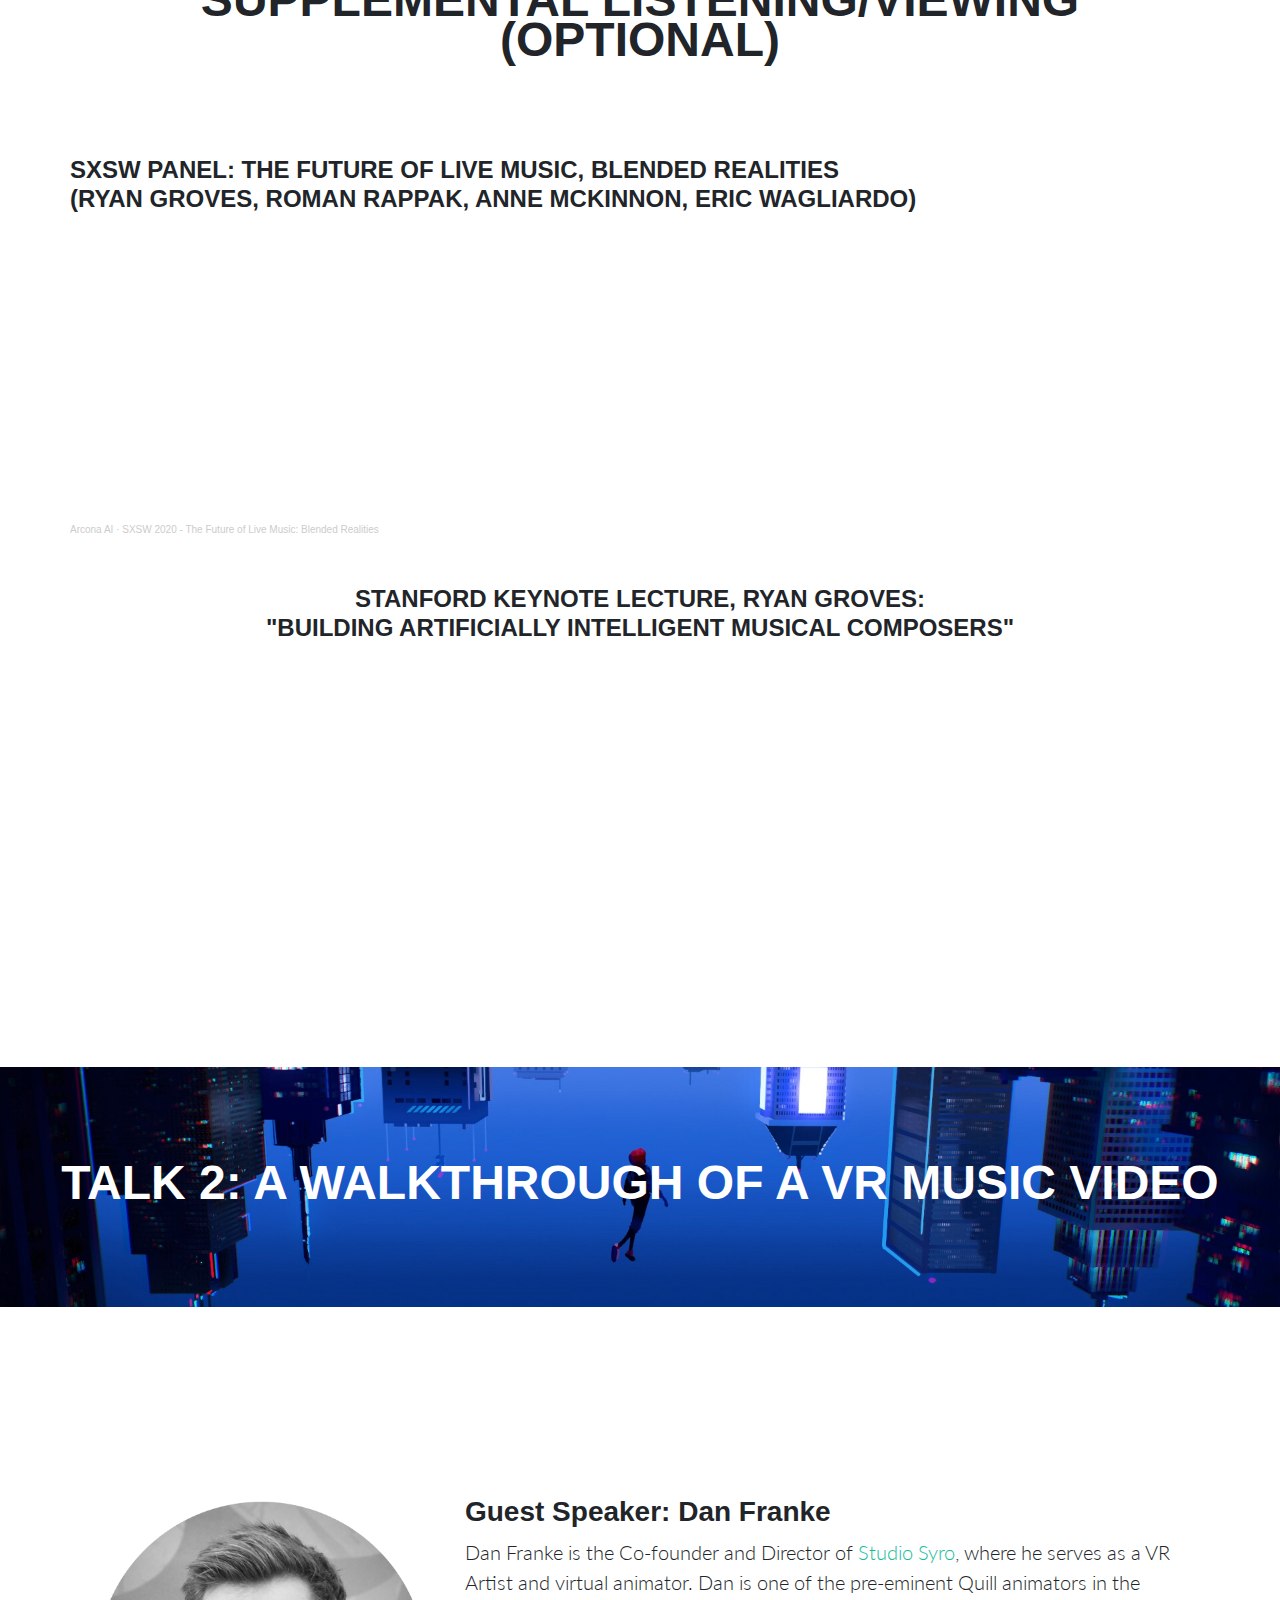
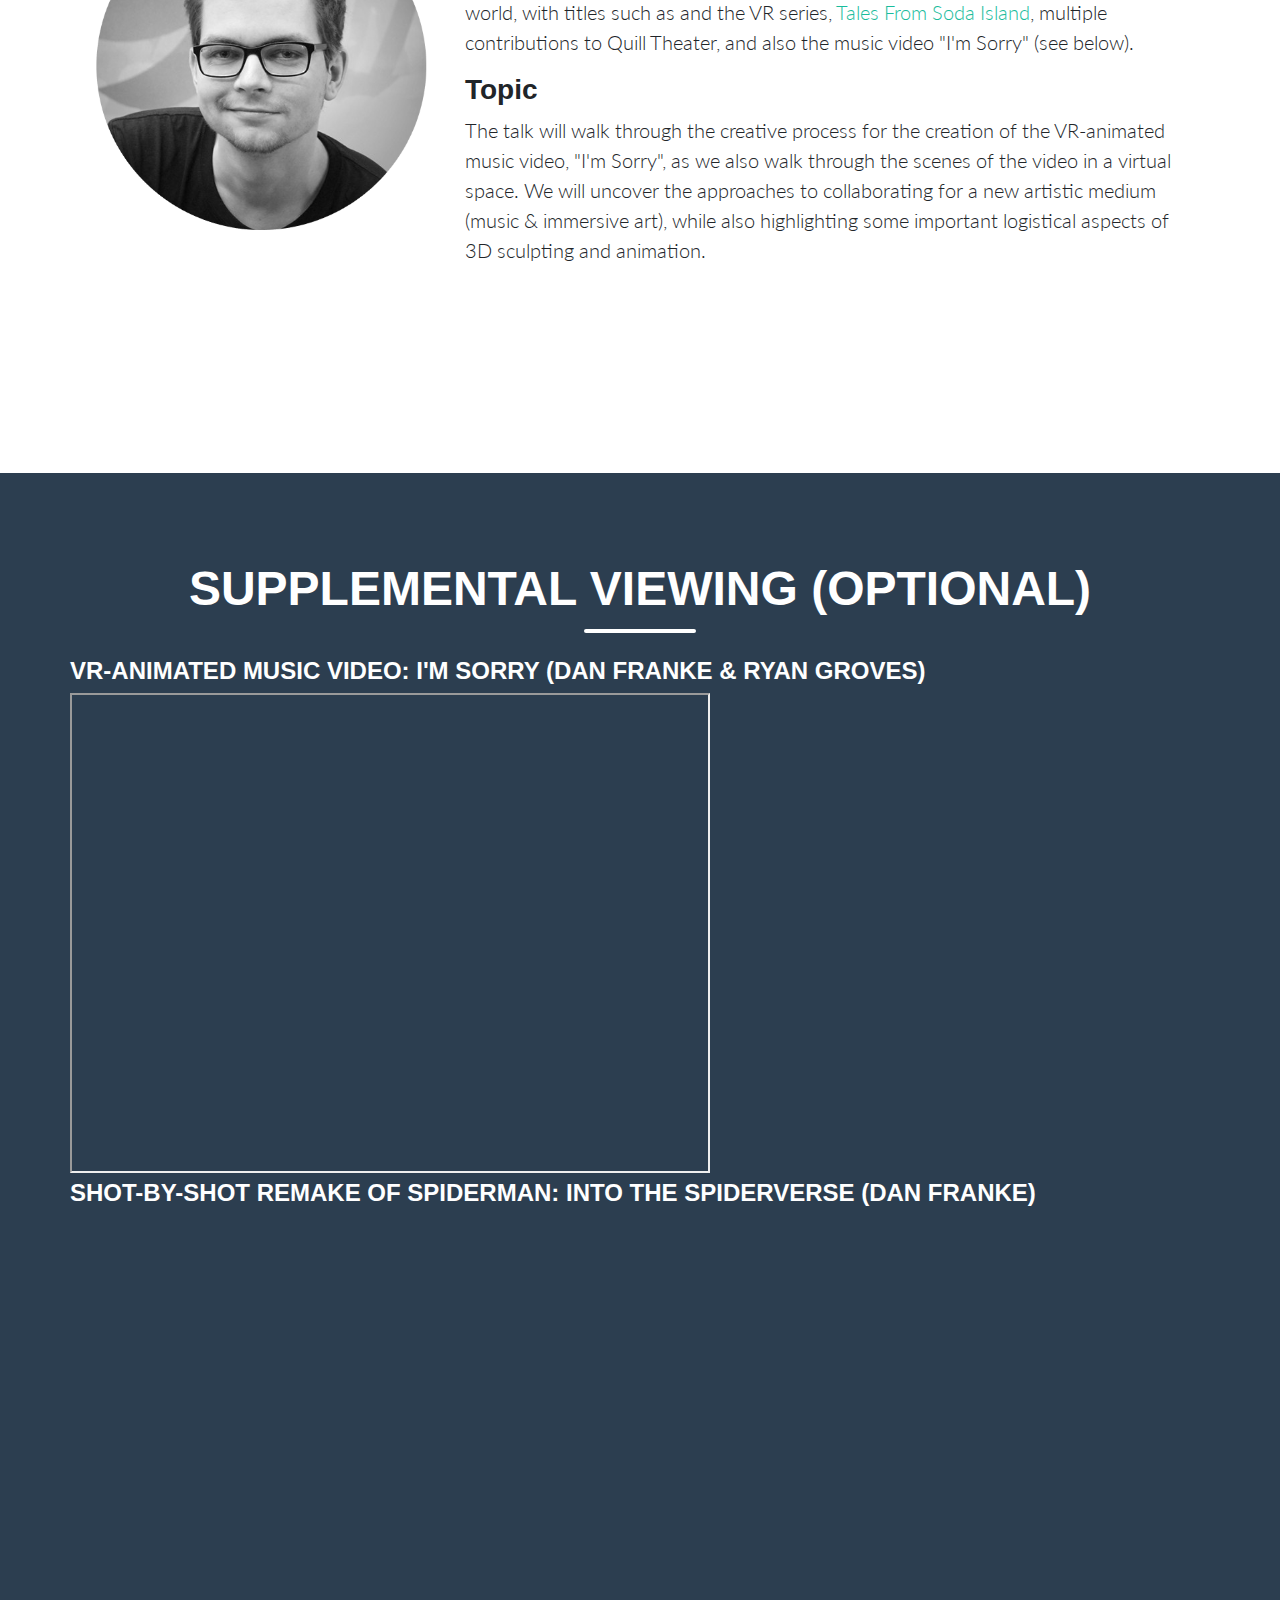
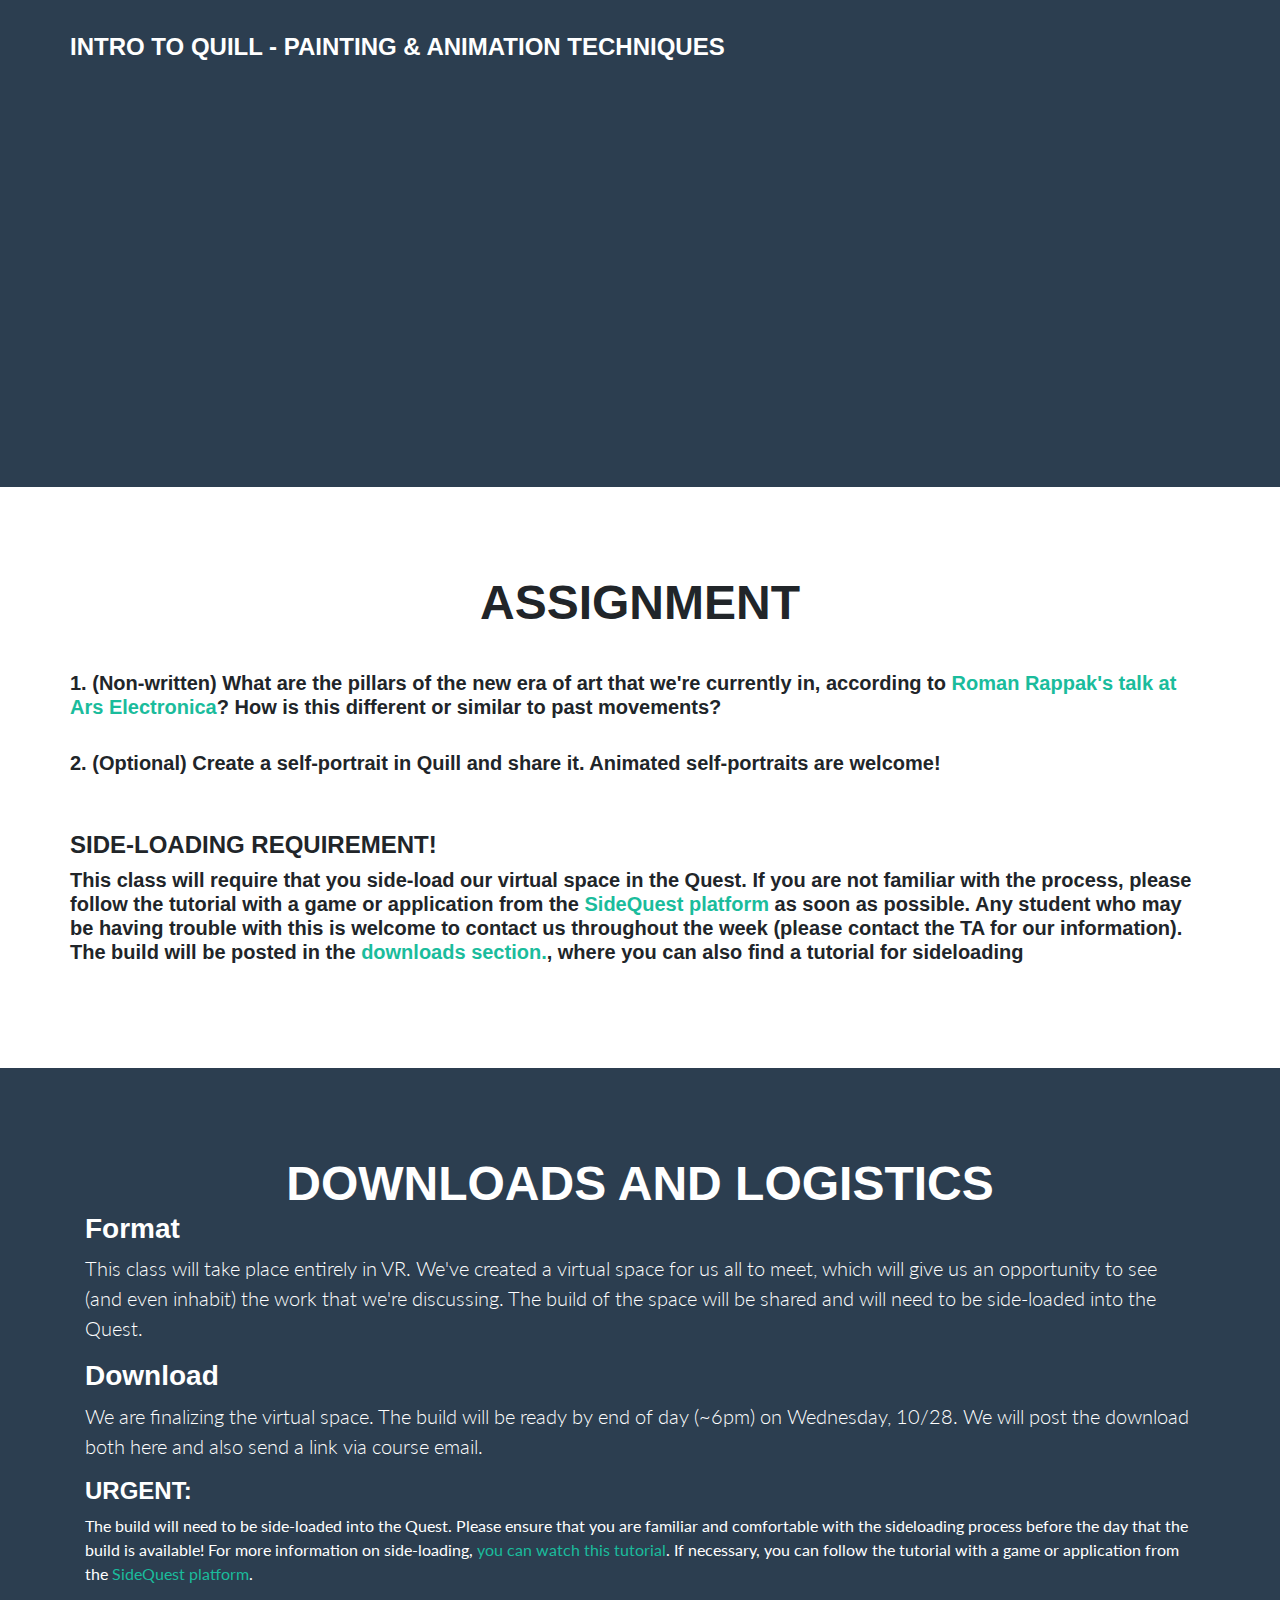
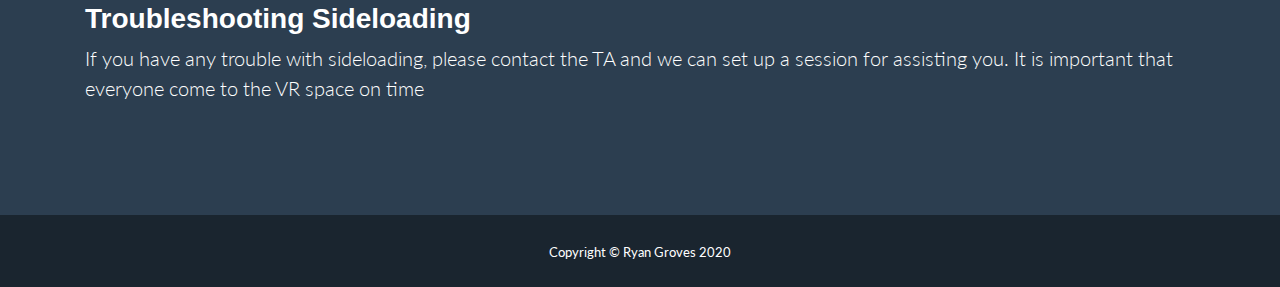
==== commit 3b12e30b: "Updating names and highlights" ====
--- a/MITLecture.html
+++ b/MITLecture.html
@@ -8,7 +8,7 @@
   <meta name="description" content="">
   <meta name="author" content="">
 
-  <title>An Emergent Art Movement</title>
+  <title>An Emergent Art Movement - AI & Music in XR</title>
 
   <!-- Custom fonts for this theme -->
   <link href="vendor/fontawesome-free/css/all.min.css" rel="stylesheet" type="text/css">
@@ -57,7 +57,7 @@
     <!--img data-attachment-id="414" data-permalink="https://overviewark.com/overview-ark/ams-1/" data-orig-file="https://i2.wp.com/overviewark.com/wp-content/uploads/2020/09/ams-1.jpg?fit=2208%2C1472&amp;ssl=1" data-orig-size="2208,1472" data-comments-opened="1" data-image-meta="{&quot;aperture&quot;:&quot;0&quot;,&quot;credit&quot;:&quot;&quot;,&quot;camera&quot;:&quot;&quot;,&quot;caption&quot;:&quot;&quot;,&quot;created_timestamp&quot;:&quot;0&quot;,&quot;copyright&quot;:&quot;&quot;,&quot;focal_length&quot;:&quot;0&quot;,&quot;iso&quot;:&quot;0&quot;,&quot;shutter_speed&quot;:&quot;0&quot;,&quot;title&quot;:&quot;&quot;,&quot;orientation&quot;:&quot;0&quot;}" data-image-title="AMS-1" data-image-description="" data-medium-file="https://i2.wp.com/overviewark.com/wp-content/uploads/2020/09/ams-1.jpg?fit=300%2C200&amp;ssl=1" data-large-file="https://i2.wp.com/overviewark.com/wp-content/uploads/2020/09/ams-1.jpg?fit=750%2C500&amp;ssl=1" loading="lazy" width="750" height="500" src="https://i2.wp.com/overviewark.com/wp-content/uploads/2020/09/ams-1.jpg?resize=750%2C500&amp;ssl=1" alt="" class="wp-image-414 jetpack-lazy-image jetpack-lazy-image--handled" data-recalc-dims="1" data-lazy-loaded="1"-->
     <div class="container d-flex align-items-center flex-column">
       <!-- Masthead Heading -->
-      <h1 class="masthead-heading mb-0">Guest Lecture:<p/>An Emergent Art Movement</h1>
+      <h1 class="masthead-heading mb-0">Guest Lecture:<p/>An Emergent Art Movement -<br/> AI & Music in XR</h1>
 
       <!-- Icon Divider -->
       <div class="divider-custom divider-light">
@@ -239,7 +239,7 @@
 
   <section class="page-section" id="Talk 2" style="background-image: url('img/SpidermanBackground.jpg'); background-repeat: no-repeat; background-size: cover; background-position: center center;">
       <div></div>
-      <h2 class="page-section-heading text-center text-white text-uppercase">Talk 2: VR As A Tool For Rapid 3D Animation</h2>
+      <h2 class="page-section-heading text-center text-white text-uppercase">Talk 2: A Walkthrough of a VR Music Video</h2>
       
       <div></div>
   </section>
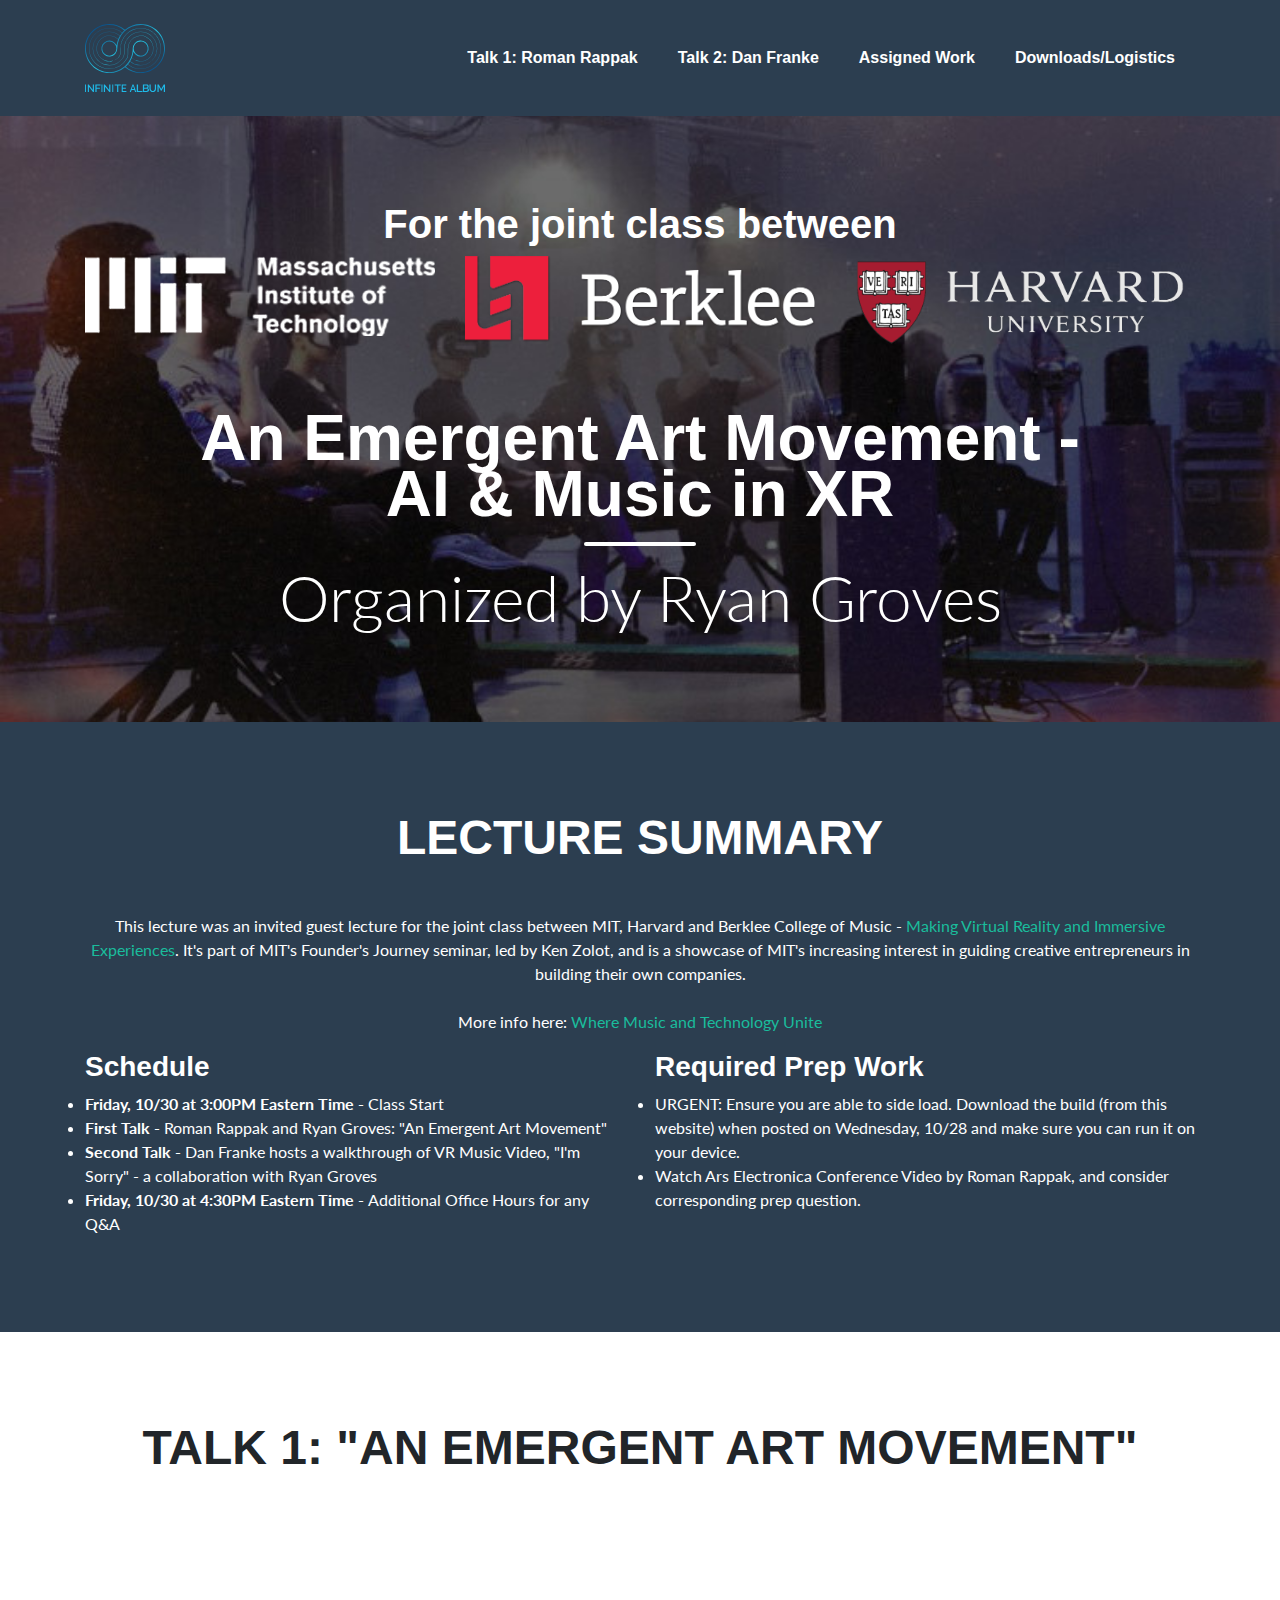
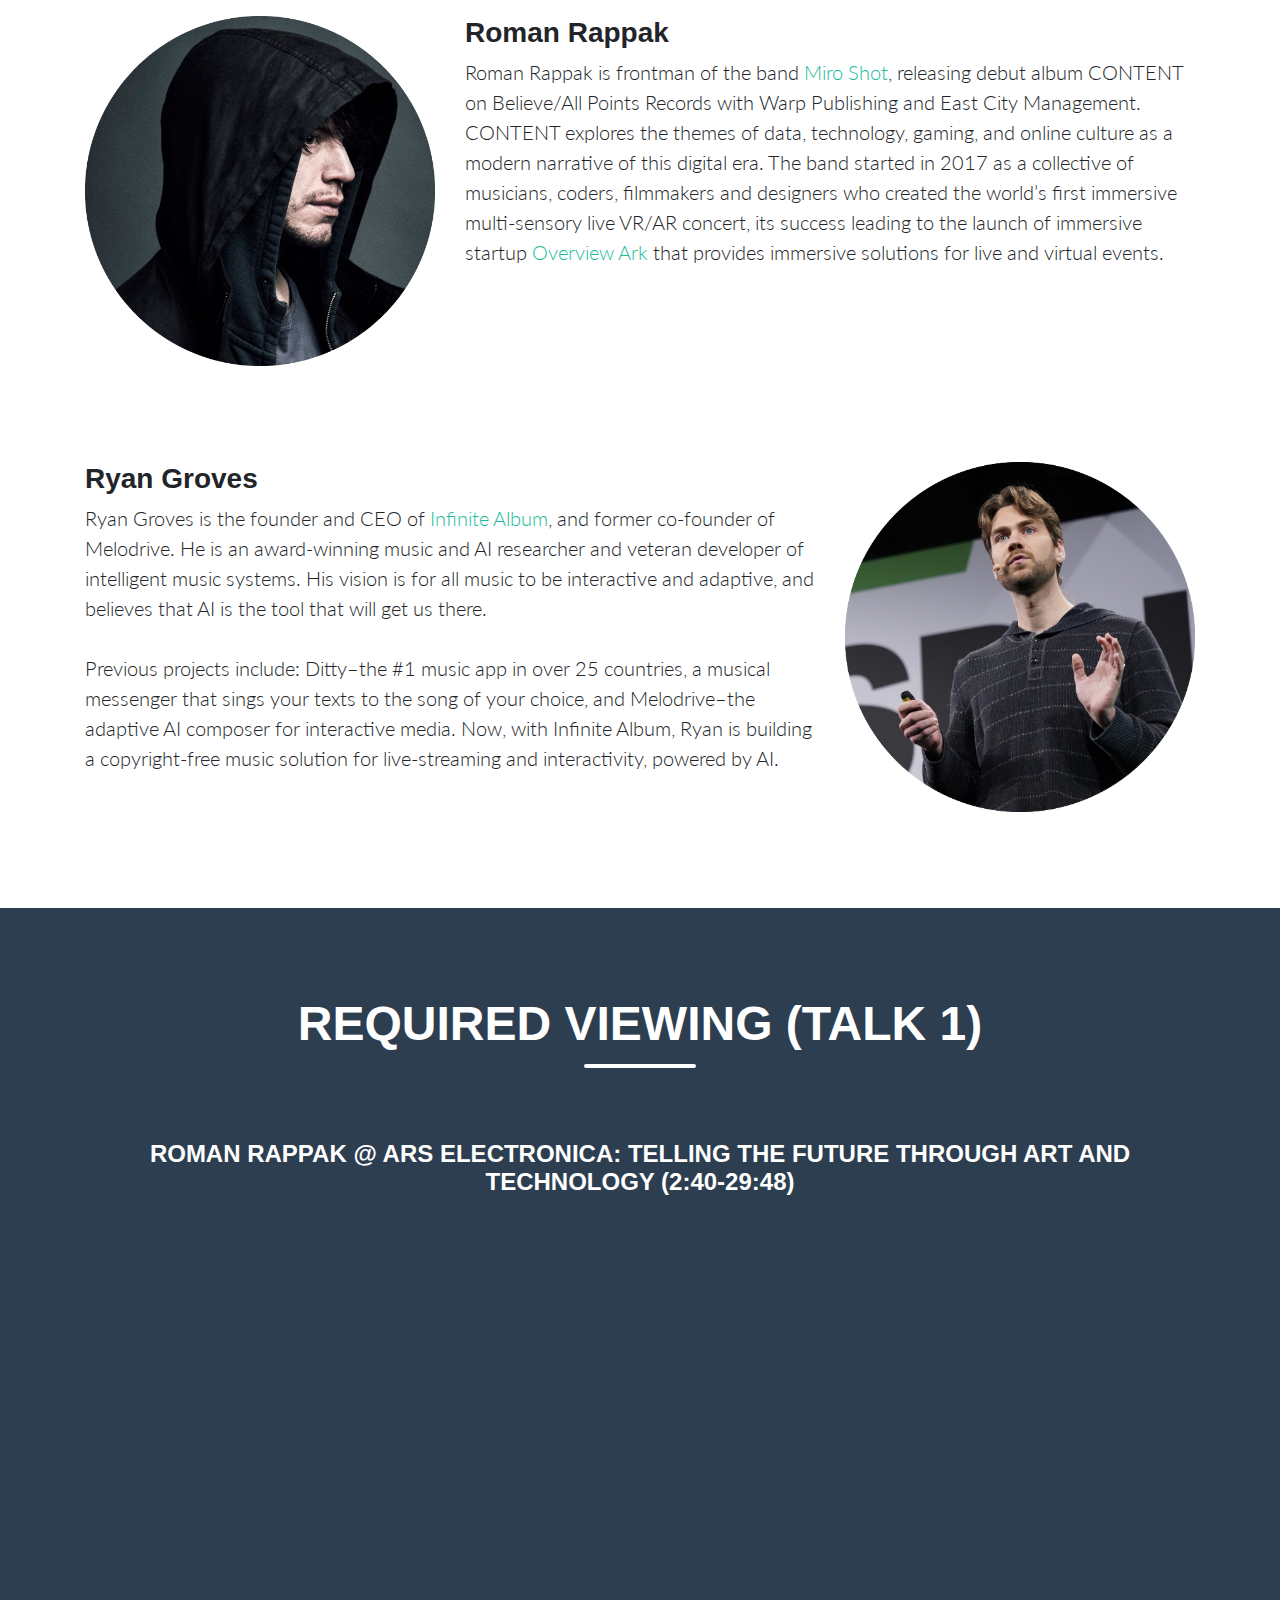
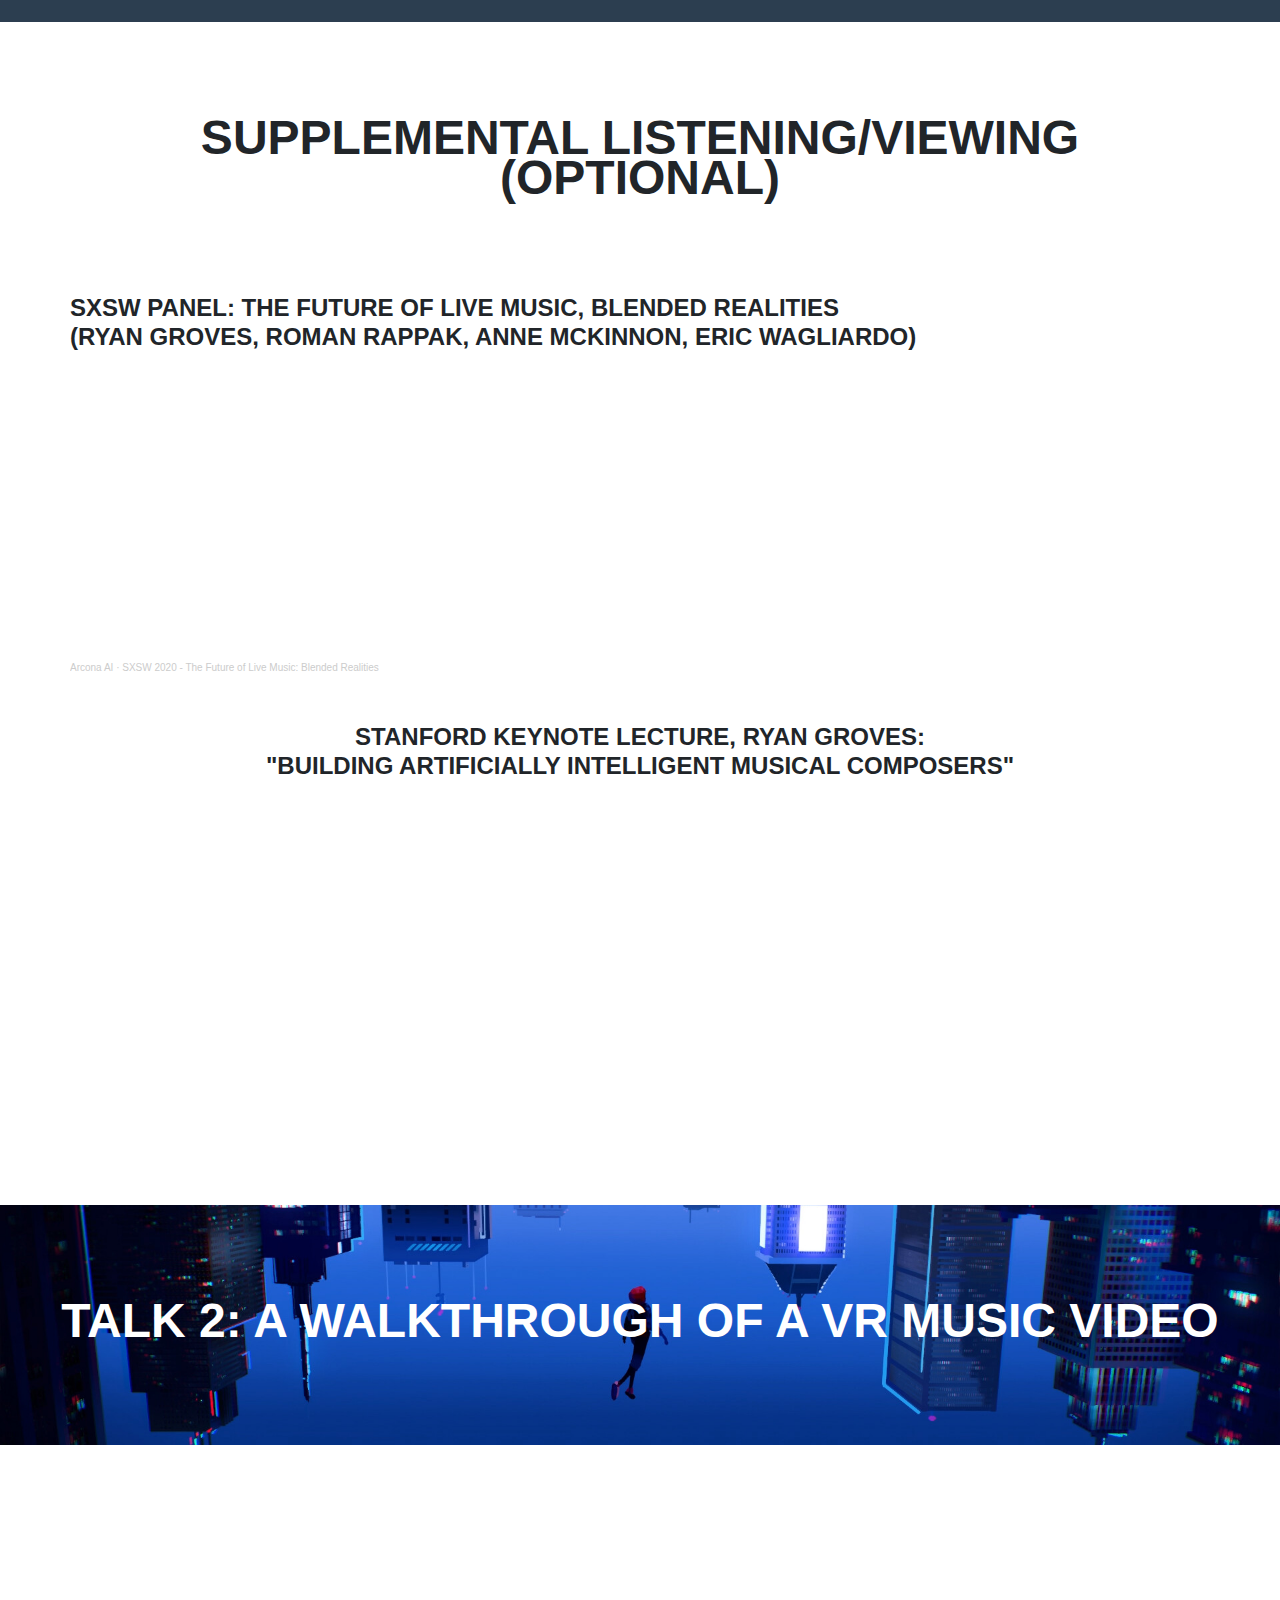
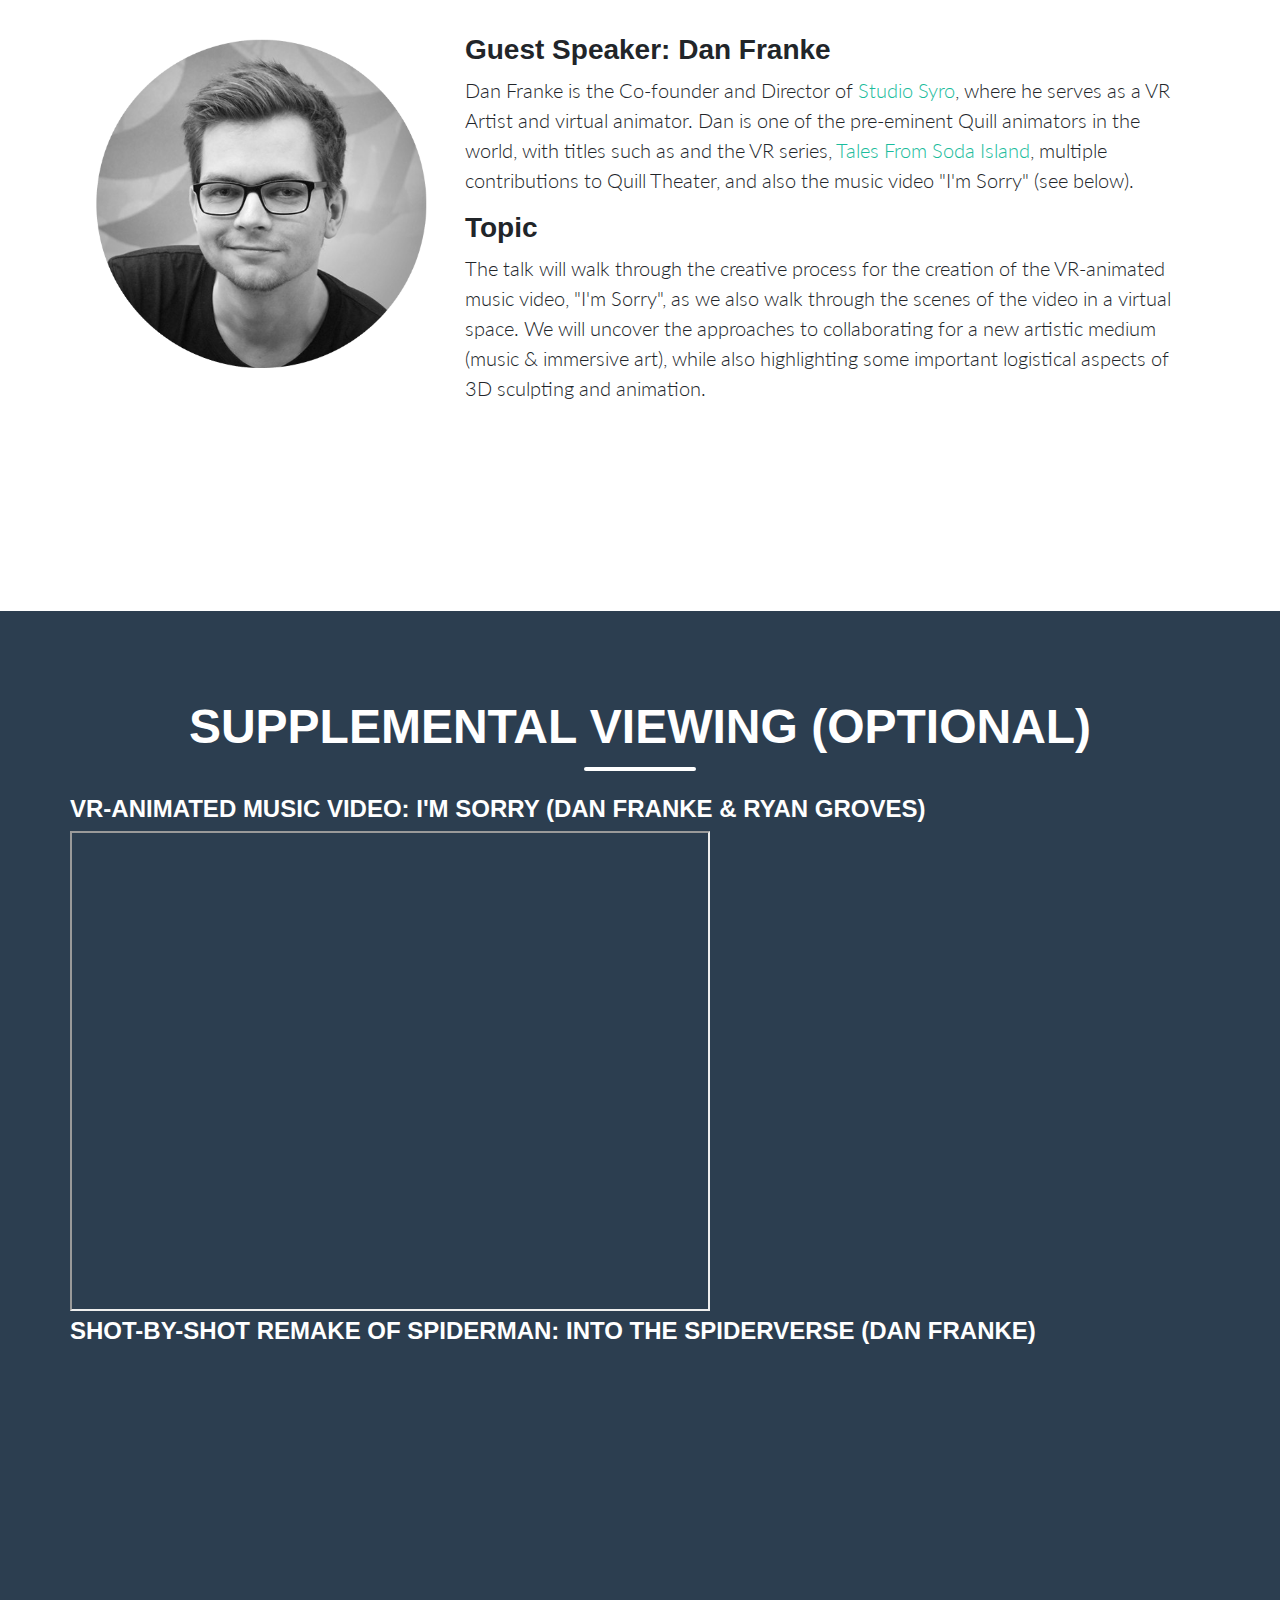
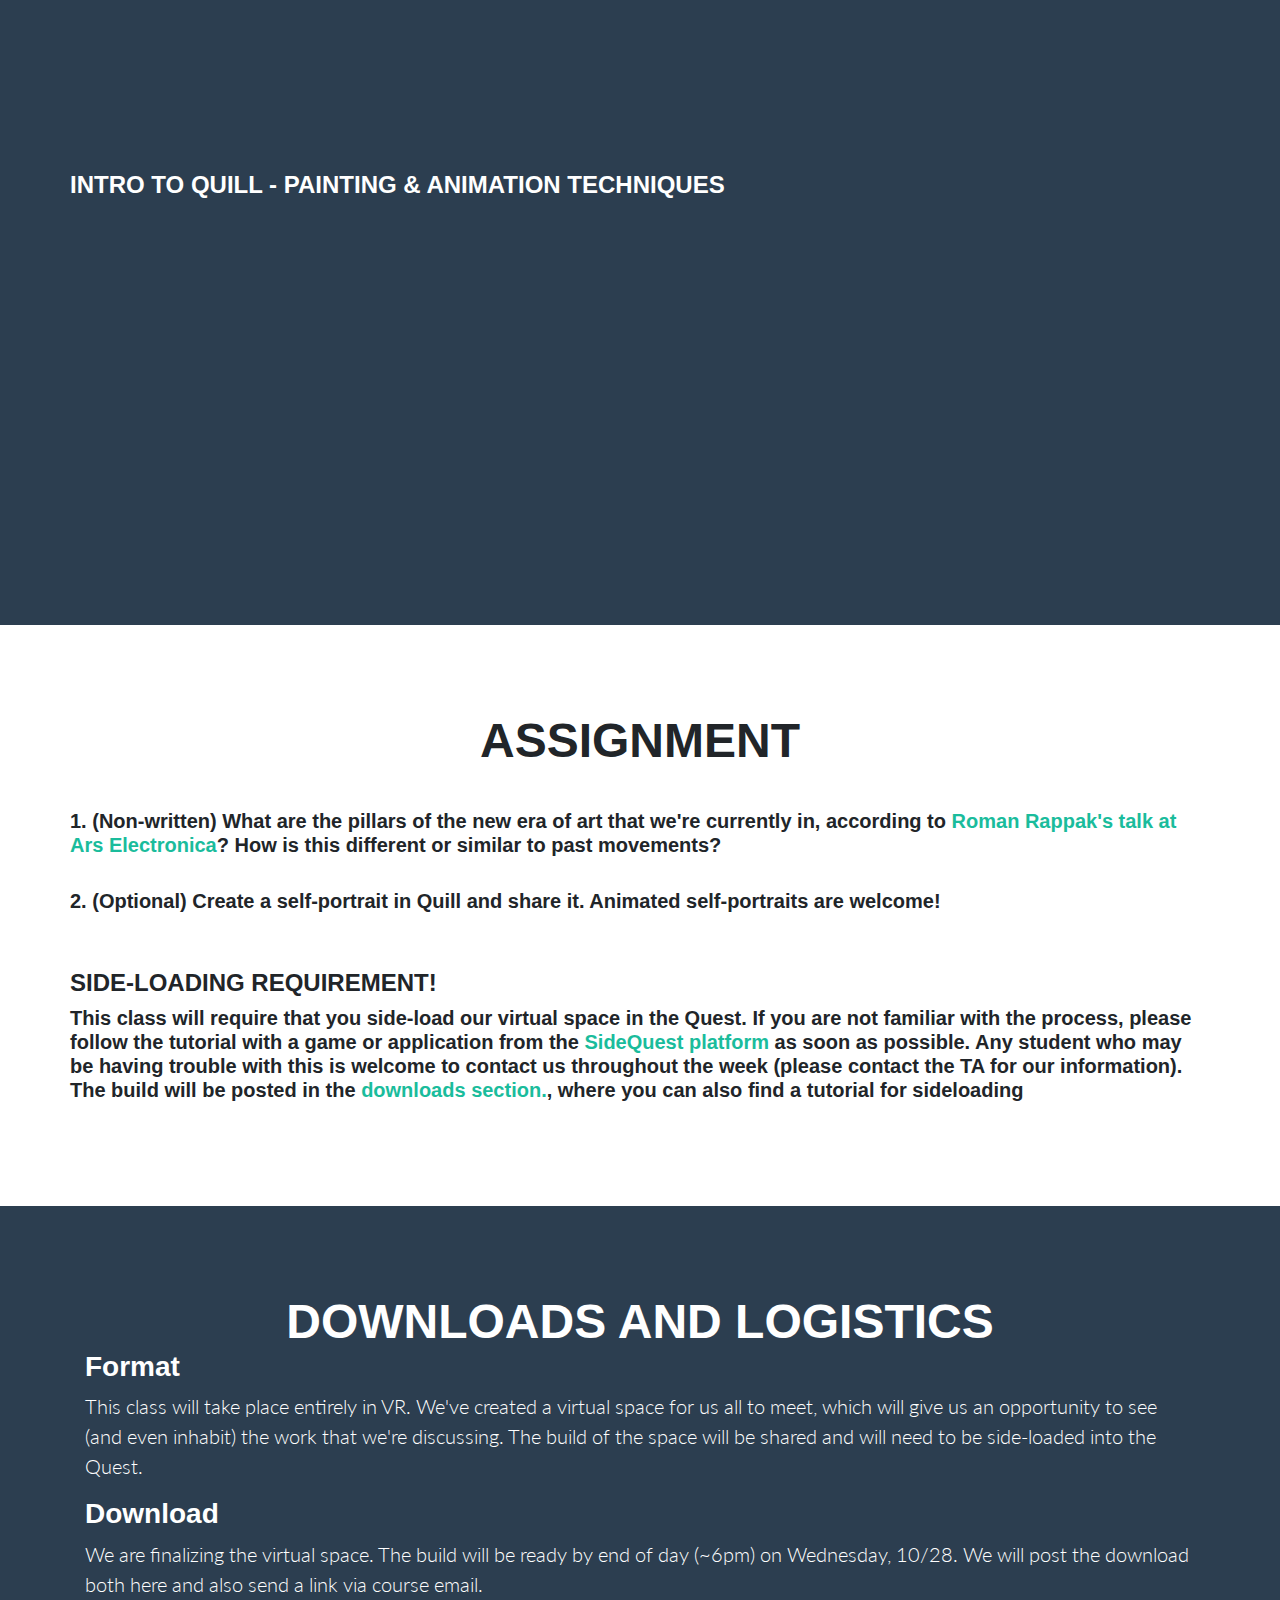
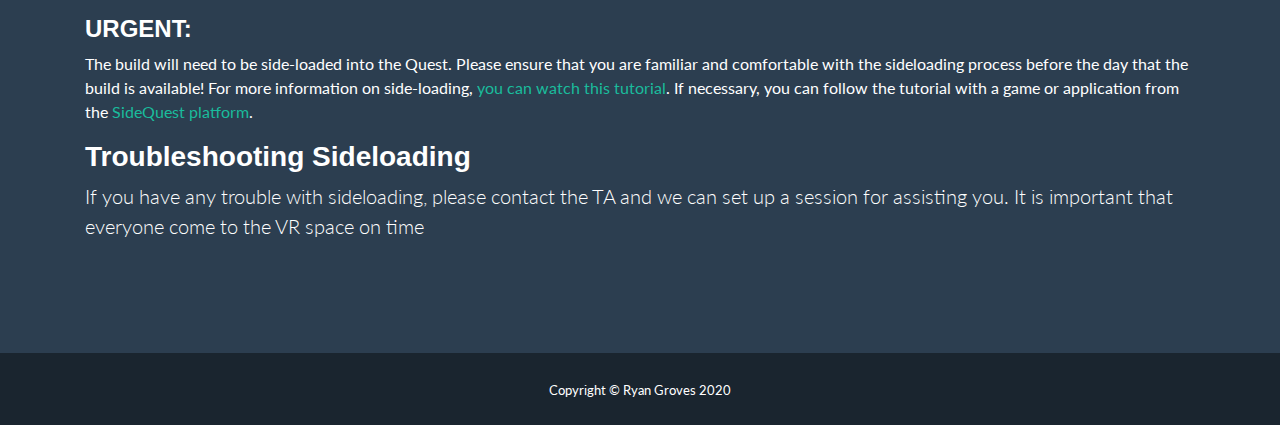
==== commit 17bd2fab: "adding logos of schools" ====
--- a/MITLecture.html
+++ b/MITLecture.html
@@ -52,12 +52,26 @@
   </nav>
 
   <!-- Masthead -->
-  <header class="masthead bg-primary text-white text-center" style="background-image: url('https://i2.wp.com/overviewark.com/wp-content/uploads/2020/09/ams-1.jpg?fit=2208%2C1472&amp;ssl=1'); background-repeat: no-repeat; background-size: cover; background-position: center center;">
+  <header class="masthead bg-primary text-white text-center" style="background-image: url('img/MiroShot.jpg'); background-repeat: no-repeat; background-size: cover; background-position: center center;">
     
     <!--img data-attachment-id="414" data-permalink="https://overviewark.com/overview-ark/ams-1/" data-orig-file="https://i2.wp.com/overviewark.com/wp-content/uploads/2020/09/ams-1.jpg?fit=2208%2C1472&amp;ssl=1" data-orig-size="2208,1472" data-comments-opened="1" data-image-meta="{&quot;aperture&quot;:&quot;0&quot;,&quot;credit&quot;:&quot;&quot;,&quot;camera&quot;:&quot;&quot;,&quot;caption&quot;:&quot;&quot;,&quot;created_timestamp&quot;:&quot;0&quot;,&quot;copyright&quot;:&quot;&quot;,&quot;focal_length&quot;:&quot;0&quot;,&quot;iso&quot;:&quot;0&quot;,&quot;shutter_speed&quot;:&quot;0&quot;,&quot;title&quot;:&quot;&quot;,&quot;orientation&quot;:&quot;0&quot;}" data-image-title="AMS-1" data-image-description="" data-medium-file="https://i2.wp.com/overviewark.com/wp-content/uploads/2020/09/ams-1.jpg?fit=300%2C200&amp;ssl=1" data-large-file="https://i2.wp.com/overviewark.com/wp-content/uploads/2020/09/ams-1.jpg?fit=750%2C500&amp;ssl=1" loading="lazy" width="750" height="500" src="https://i2.wp.com/overviewark.com/wp-content/uploads/2020/09/ams-1.jpg?resize=750%2C500&amp;ssl=1" alt="" class="wp-image-414 jetpack-lazy-image jetpack-lazy-image--handled" data-recalc-dims="1" data-lazy-loaded="1"-->
     <div class="container d-flex align-items-center flex-column">
       <!-- Masthead Heading -->
-      <h1 class="masthead-heading mb-0">Guest Lecture:<p/>An Emergent Art Movement -<br/> AI & Music in XR</h1>
+      <h1 >For the joint class between</h1>
+      <div class="row">
+        <div class="col-lg-4 ml-auto">
+           <img class="grey_scale" src="img/MITW.png" alt="" width="350">
+        </div>
+        <div class="col-lg-4 mr-auto">
+              <img class="grey_scale" src="img/Berklee.png" alt="" width="350">
+        </div>
+        <div class="col-lg-4 ml-auto">
+              <img class="grey_scale" src="img/Harvard.png" alt="" width="350">
+        </div>
+    </div>
+    <div/><div><p><br/><br/></p>
+
+      <h1 class="masthead-heading mb-0">An Emergent Art Movement -<br/> AI & Music in XR</h1>
 
       <!-- Icon Divider -->
       <div class="divider-custom divider-light">
